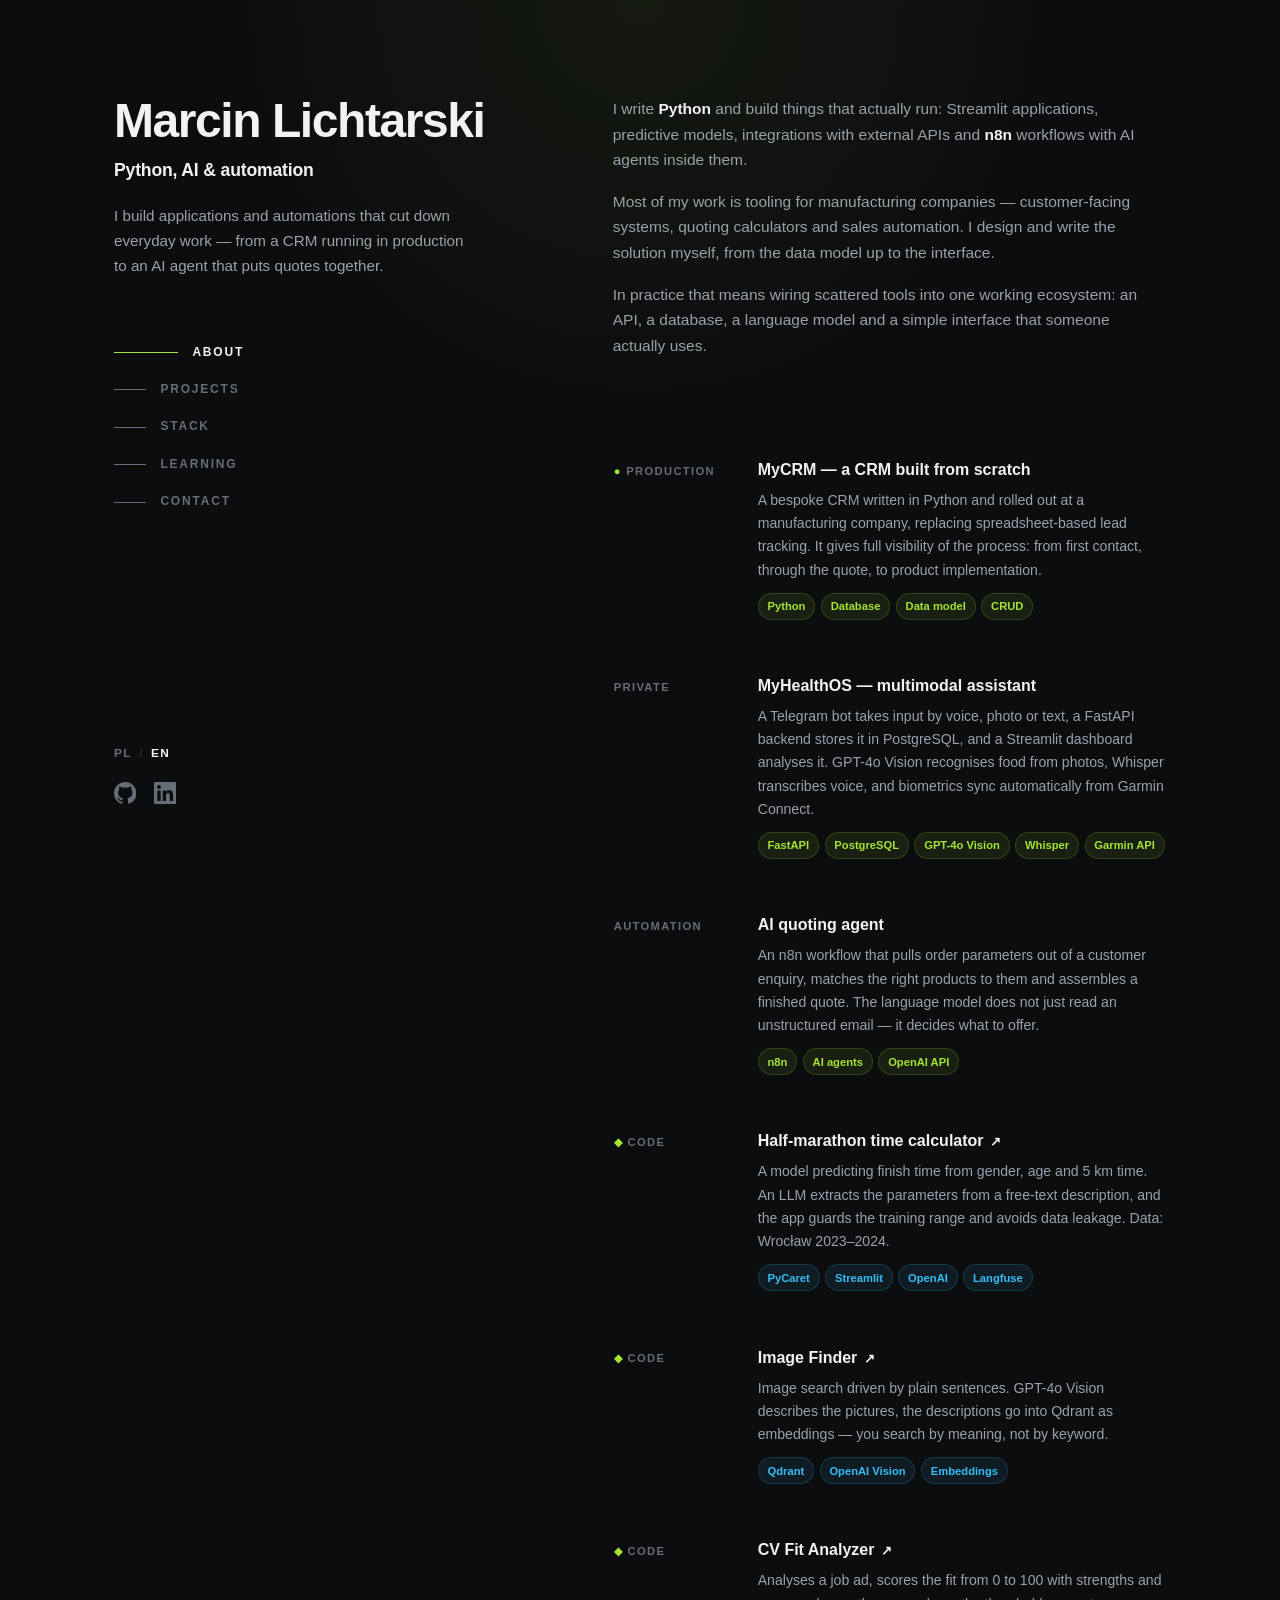
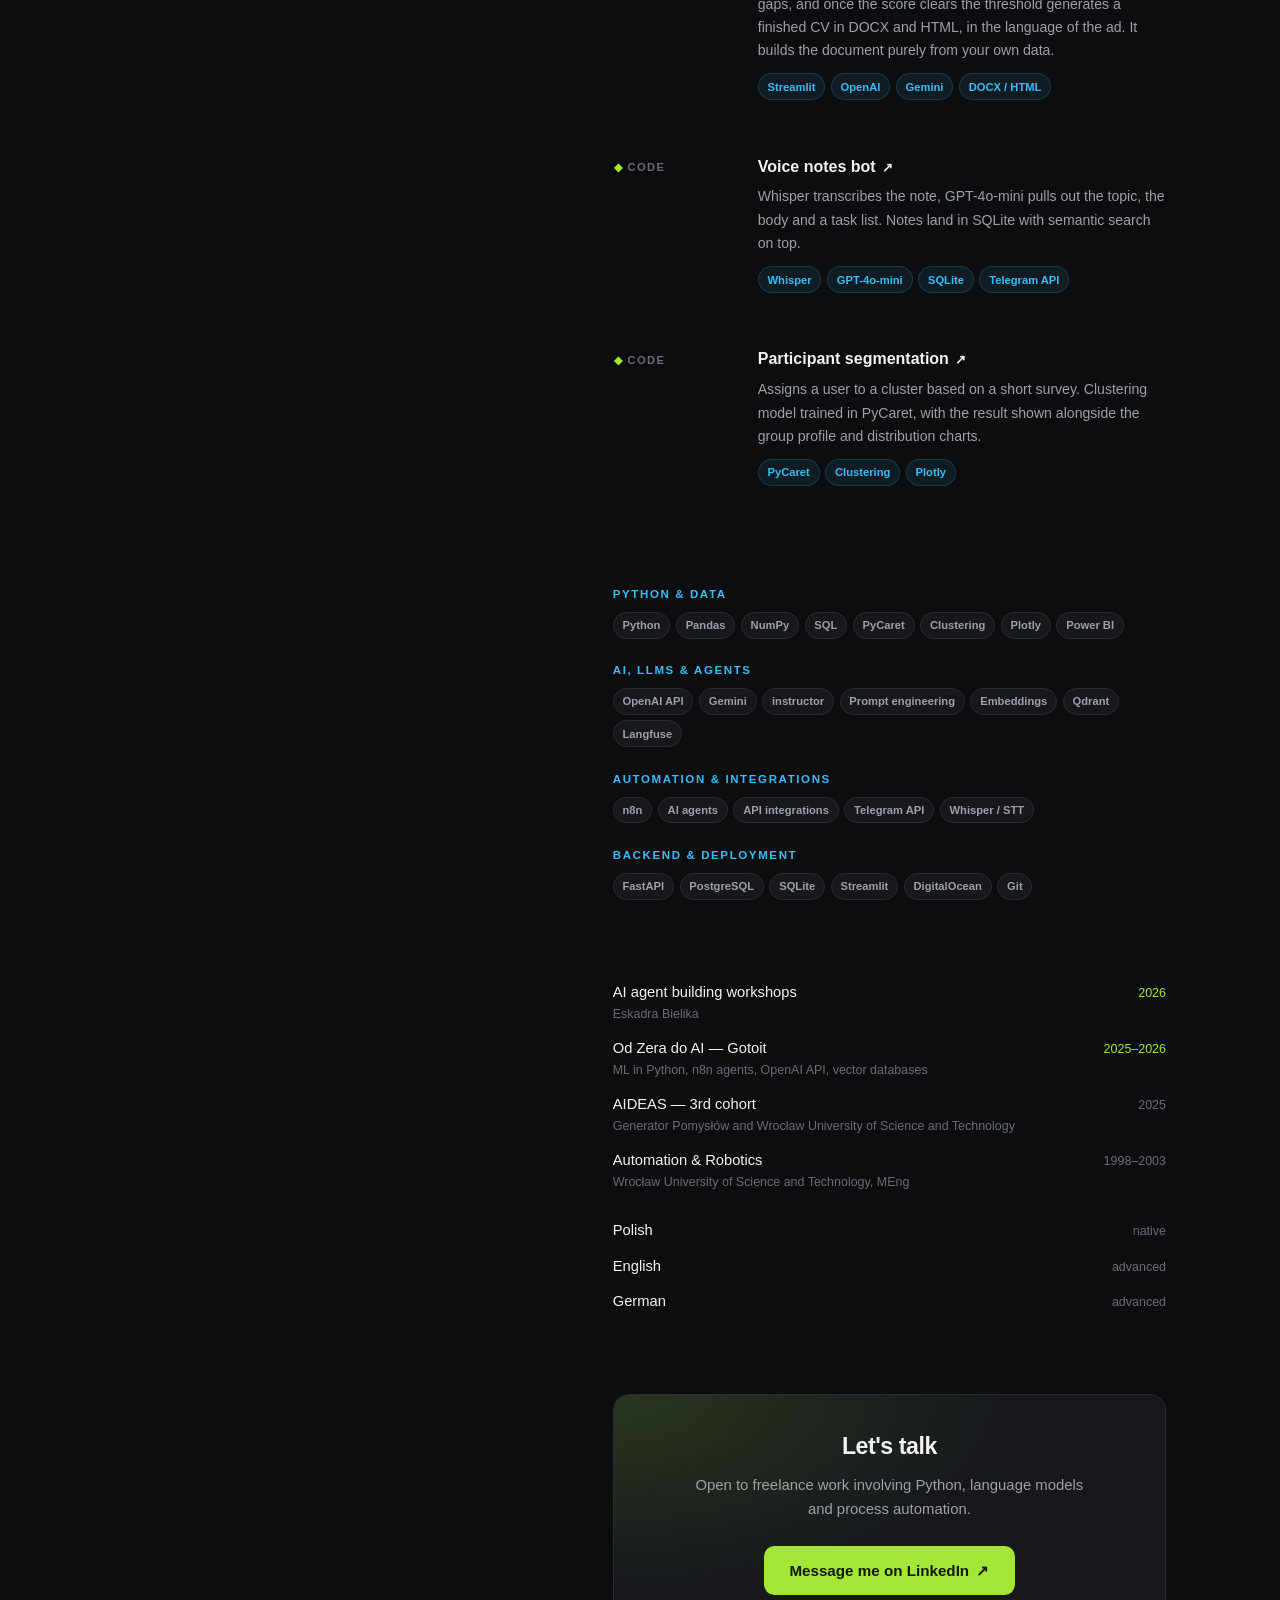
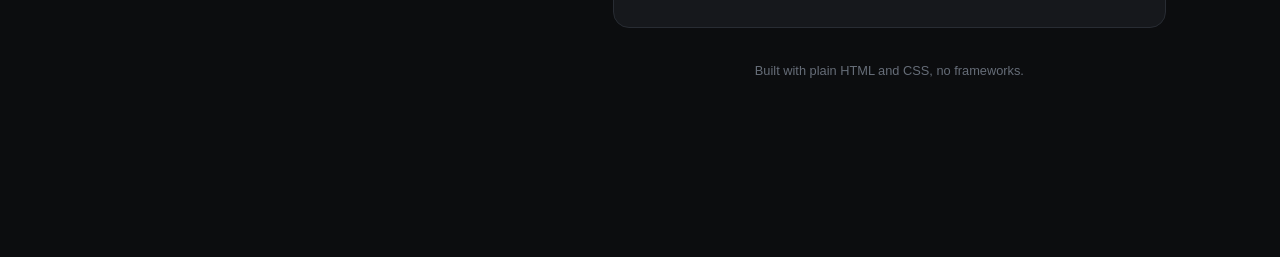
==== en/index.html @ 6fc074f7 "Angielska wersja jezykowa pod /en/ z przelacznikiem i hreflang" ====
<!DOCTYPE html>
<html lang="en">
<head>
<meta charset="utf-8">
<meta name="viewport" content="width=device-width, initial-scale=1">
<title>Marcin Lichtarski — Python, AI &amp; automation</title>
<meta name="description" content="I build Python applications and AI automations: a CRM running in production, a quoting agent, predictive models and semantic search.">
<meta name="color-scheme" content="dark">

<!-- Open Graph -->
<meta property="og:title" content="Marcin Lichtarski — Python, AI &amp; automation">
<meta property="og:description" content="Python applications and AI automations. A CRM running in production, a quoting agent, predictive models, vector databases, n8n.">
<meta property="og:type" content="website">
<meta property="og:url" content="https://lichtus.github.io/en/">
<meta property="og:locale" content="en_GB">
<link rel="alternate" hreflang="pl" href="https://lichtus.github.io/">
<link rel="alternate" hreflang="en" href="https://lichtus.github.io/en/">
<link rel="alternate" hreflang="x-default" href="https://lichtus.github.io/">
<style>
  :root {
    --bg:         #0c0d0f;
    --tile:       #16181c;
    --tile2:      #1d2025;
    --line:       #282c33;
    --fg:         #f0f2f4;
    --dim:        #9aa1ab;
    --faint:      #666d78;
    --lime:       #a3e635;
    --sky:        #38bdf8;
    --on-lime:    #12180a;
  }
  * { box-sizing: border-box; margin: 0; padding: 0; }
  html { scroll-behavior: smooth; }
  body {
    background: var(--bg); color: var(--dim);
    font-family: ui-sans-serif, -apple-system, BlinkMacSystemFont, "Segoe UI", Inter, sans-serif;
    line-height: 1.65; -webkit-font-smoothing: antialiased;
  }
  a { color: inherit; text-decoration: none; }

  /* kursor-poświata podążająca za myszą */
  #spot {
    position: fixed; inset: 0; z-index: 0; pointer-events: none;
    background: radial-gradient(600px at var(--x, 50%) var(--y, 0px), rgba(163,230,53,.06), transparent 80%);
    transition: background .2s;
  }

  .shell {
    position: relative; z-index: 1;
    max-width: 1100px; margin: 0 auto; padding: 0 1.5rem;
  }
  @media (min-width: 1024px) {
    .shell { display: flex; gap: 4rem; }
  }

  /* ==================== LEWA KOLUMNA ==================== */
  .left { padding: 3.5rem 0 2rem; }
  @media (min-width: 1024px) {
    .left {
      width: 44%; height: 100vh; position: sticky; top: 0;
      display: flex; flex-direction: column; justify-content: space-between;
      padding: 6rem 0;
    }
  }
  .left h1 {
    font-size: clamp(2.2rem, 4.5vw, 3rem); font-weight: 700;
    letter-spacing: -.03em; color: var(--fg); line-height: 1.05;
  }
  .left h2 {
    font-size: 1.1rem; font-weight: 550; color: var(--fg);
    margin-top: .6rem; letter-spacing: -.01em;
  }
  .left .pitch { margin-top: 1.1rem; max-width: 22rem; font-size: .95rem; }

  /* nawigacja ze wskaźnikiem aktywnej sekcji */
  nav { display: none; margin-top: 3.5rem; }
  @media (min-width: 1024px) { nav { display: block; } }
  nav a {
    display: flex; align-items: center; gap: .9rem;
    padding: .55rem 0; font-size: .75rem; font-weight: 700;
    letter-spacing: .15em; text-transform: uppercase; color: var(--faint);
    transition: color .2s;
  }
  nav a .bar {
    width: 2rem; height: 1px; background: var(--faint);
    transition: width .2s, background .2s;
  }
  nav a:hover, nav a.active { color: var(--fg); }
  nav a:hover .bar, nav a.active .bar { width: 4rem; background: var(--lime); }

  /* przełącznik języka */
  .lang {
    display: flex; align-items: center; gap: .45rem;
    font-size: .74rem; font-weight: 700; letter-spacing: .12em;
    margin-top: 2.5rem;
  }
  .lang .on { color: var(--fg); }
  .lang .sep { color: var(--line); }
  .lang a { color: var(--faint); transition: color .2s; }
  .lang a:hover { color: var(--lime); }

  .socials { display: flex; gap: 1.1rem; margin-top: 1.1rem; }
  .socials a { color: var(--faint); transition: color .2s; }
  .socials a:hover { color: var(--lime); }
  .socials svg { width: 1.4rem; height: 1.4rem; fill: currentColor; display: block; }

  /* ==================== PRAWA KOLUMNA ==================== */
  .right { padding: 1rem 0 6rem; }
  @media (min-width: 1024px) { .right { width: 56%; padding: 6rem 0; } }

  section { margin-bottom: 5rem; scroll-margin-top: 6rem; }
  .sticky-label {
    position: sticky; top: 0; z-index: 5;
    margin: 0 -1.5rem 1.5rem; padding: 1rem 1.5rem;
    background: rgba(12,13,15,.85); backdrop-filter: blur(8px);
    font-size: .75rem; font-weight: 700; letter-spacing: .15em;
    text-transform: uppercase; color: var(--fg);
  }
  @media (min-width: 1024px) { .sticky-label { display: none; } }

  .right p { margin-bottom: 1rem; font-size: .97rem; }
  .right p strong { color: var(--fg); font-weight: 600; }
  .right a.inline { color: var(--fg); font-weight: 500; border-bottom: 1px solid var(--lime); }
  .right a.inline:hover { color: var(--lime); }

  /* ---- wpisy projektów ---- */
  .entry {
    display: grid; grid-template-columns: 1fr; gap: .3rem;
    padding: 1.1rem; margin: 0 -1.1rem 1rem;
    border: 1px solid transparent; border-radius: .8rem;
    transition: background .2s, border-color .2s, transform .2s;
  }
  @media (min-width: 700px) {
    .entry { grid-template-columns: 7.5rem 1fr; gap: 1.5rem; }
  }
  .entry:hover {
    background: var(--tile); border-color: var(--line);
    transform: translateY(-2px);
  }
  .entry .side {
    font-size: .7rem; font-weight: 700; letter-spacing: .12em;
    text-transform: uppercase; color: var(--faint); padding-top: .3rem;
  }
  .entry:hover .side { color: var(--dim); }
  .entry .side .mark { color: var(--lime); }
  .entry h3 {
    font-size: 1rem; font-weight: 650; color: var(--fg);
    margin-bottom: .35rem; display: flex; align-items: baseline; gap: .4rem;
  }
  .entry:hover h3 { color: var(--lime); }
  .entry h3 .out { font-size: .8rem; transition: transform .2s; display: inline-block; }
  .entry:hover h3 .out { transform: translate(2px, -2px); }
  .entry p { font-size: .88rem; margin-bottom: .7rem; }
  .chips { display: flex; flex-wrap: wrap; gap: .35rem; }
  .chip {
    font-size: .7rem; font-weight: 600; padding: .2rem .55rem;
    border-radius: 999px; color: var(--lime);
    background: rgba(163,230,53,.09); border: 1px solid rgba(163,230,53,.18);
  }
  .chip.alt { color: var(--sky); background: rgba(56,189,248,.09); border-color: rgba(56,189,248,.18); }

  /* ---- stack ---- */
  .stack-group { margin-bottom: 1.4rem; }
  .stack-group h4 {
    font-size: .72rem; font-weight: 700; letter-spacing: .14em;
    text-transform: uppercase; color: var(--sky); margin-bottom: .5rem;
  }
  .stack-group .chips .chip { color: var(--dim); background: var(--tile); border-color: var(--line); }

  /* ---- listy (nauka, języki) ---- */
  .rows { display: flex; flex-direction: column; gap: .7rem; }
  .rowline { display: flex; justify-content: space-between; gap: 1rem; align-items: baseline; }
  .rowline .k { color: var(--fg); font-size: .92rem; }
  .rowline .k small { display: block; color: var(--faint); font-size: .78rem; }
  .rowline .v { color: var(--faint); font-size: .78rem; white-space: nowrap; }
  .rowline .v.on { color: var(--lime); }

  /* ---- wezwanie do kontaktu ---- */
  .cta {
    background:
      radial-gradient(120% 140% at 0% 0%, rgba(163,230,53,.14), transparent 60%),
      var(--tile);
    border: 1px solid var(--line);
    border-radius: 1rem;
    padding: 2rem 1.75rem;
    text-align: center;
  }
  .cta h3 {
    font-size: 1.45rem; font-weight: 700; letter-spacing: -.02em;
    color: var(--fg); margin-bottom: .5rem;
  }
  .cta p { font-size: .93rem; max-width: 26rem; margin: 0 auto 1.5rem; }
  .cta-btn {
    display: inline-flex; align-items: center; gap: .45rem;
    background: var(--lime); color: var(--on-lime);
    font-size: .95rem; font-weight: 700;
    padding: .75rem 1.6rem; border-radius: .65rem;
    transition: filter .2s, transform .2s, box-shadow .2s;
  }
  .cta-btn:hover {
    filter: brightness(1.08);
    transform: translateY(-2px);
    box-shadow: 0 10px 26px -10px rgba(163,230,53,.55);
  }
  .cta-btn:focus-visible { outline: 2px solid var(--lime); outline-offset: 3px; }
  .cta-btn .out { transition: transform .2s; }
  .cta-btn:hover .out { transform: translate(2px, -2px); }

  footer { font-size: .8rem; color: var(--faint); margin-top: 2rem; text-align: center; }
  footer a { border-bottom: 1px solid var(--line); }
  footer a:hover { color: var(--lime); }

  @media (prefers-reduced-motion: reduce) {
    html { scroll-behavior: auto; }
    .entry:hover { transform: none; }
    #spot { display: none; }
  }
</style>
</head>
<body>
<div id="spot"></div>

<div class="shell">

  <header class="left">
    <div>
      <h1>Marcin Lichtarski</h1>
      <h2>Python, AI &amp; automation</h2>
      <p class="pitch">
        I build applications and automations that cut down everyday work —
        from a CRM running in production to an AI agent that puts quotes together.
      </p>

      <nav id="nav">
        <a href="#about"><span class="bar"></span> About</a>
        <a href="#projects"><span class="bar"></span> Projects</a>
        <a href="#stack"><span class="bar"></span> Stack</a>
        <a href="#learning"><span class="bar"></span> Learning</a>
        <a href="#contact"><span class="bar"></span> Contact</a>
      </nav>
    </div>

    <div class="bottom">
    <div class="lang">
      <a href="../" hreflang="pl">PL</a><span class="sep">/</span><span class="on">EN</span>
    </div>

    <div class="socials">
      <a href="https://github.com/Lichtus" target="_blank" rel="noopener noreferrer" aria-label="GitHub">
        <svg viewBox="0 0 16 16"><path d="M8 0C3.58 0 0 3.58 0 8c0 3.54 2.29 6.53 5.47 7.59.4.07.55-.17.55-.38 0-.19-.01-.82-.01-1.49-2.01.37-2.53-.49-2.69-.94-.09-.23-.48-.94-.82-1.13-.28-.15-.68-.52-.01-.53.63-.01 1.08.58 1.23.82.72 1.21 1.87.87 2.33.66.07-.52.28-.87.51-1.07-1.78-.2-3.64-.89-3.64-3.95 0-.87.31-1.59.82-2.15-.08-.2-.36-1.02.08-2.12 0 0 .67-.21 2.2.82.64-.18 1.32-.27 2-.27s1.36.09 2 .27c1.53-1.04 2.2-.82 2.2-.82.44 1.1.16 1.92.08 2.12.51.56.82 1.27.82 2.15 0 3.07-1.87 3.75-3.65 3.95.29.25.54.73.54 1.48 0 1.07-.01 1.93-.01 2.2 0 .21.15.46.55.38A8.01 8.01 0 0 0 16 8c0-4.42-3.58-8-8-8z"/></svg>
      </a>
      <a href="https://www.linkedin.com/in/marcin-lichtarski/" target="_blank" rel="noopener noreferrer" aria-label="LinkedIn">
        <svg viewBox="0 0 24 24"><path d="M20.45 20.45h-3.56v-5.57c0-1.33-.03-3.04-1.85-3.04-1.85 0-2.14 1.45-2.14 2.94v5.67H9.35V9h3.41v1.56h.05c.48-.9 1.63-1.85 3.36-1.85 3.6 0 4.27 2.37 4.27 5.45v6.29zM5.34 7.43a2.06 2.06 0 1 1 0-4.13 2.06 2.06 0 0 1 0 4.13zM7.12 20.45H3.55V9h3.57v11.45zM22.22 0H1.77C.79 0 0 .77 0 1.72v20.56C0 23.23.79 24 1.77 24h20.45c.98 0 1.78-.77 1.78-1.72V1.72C24 .77 23.2 0 22.22 0z"/></svg>
      </a>
    </div>
    </div>
  </header>

  <main class="right">

    <section id="about">
      <div class="sticky-label">About</div>
      <p>
        I write <strong>Python</strong> and build things that actually run:
        Streamlit applications, predictive models, integrations with external APIs
        and <strong>n8n</strong> workflows with AI agents inside them.
      </p>
      <p>
        Most of my work is tooling for manufacturing companies — customer-facing
        systems, quoting calculators and sales automation. I design and write the
        solution myself, from the data model up to the interface.
      </p>
      <p>
        In practice that means wiring scattered tools into one working ecosystem:
        an API, a database, a language model and a simple interface that someone
        actually uses.
      </p>
    </section>

    <section id="projects">
      <div class="sticky-label">Projects</div>

      <div class="entry">
        <div class="side"><span class="mark">●</span> Production</div>
        <div>
          <h3>MyCRM — a CRM built from scratch</h3>
          <p>
            A bespoke CRM written in Python and rolled out at a manufacturing
            company, replacing spreadsheet-based lead tracking. It gives full
            visibility of the process: from first contact, through the quote,
            to product implementation.
          </p>
          <div class="chips">
            <span class="chip">Python</span><span class="chip">Database</span>
            <span class="chip">Data model</span><span class="chip">CRUD</span>
          </div>
        </div>
      </div>

      <div class="entry">
        <div class="side">Private</div>
        <div>
          <h3>MyHealthOS — multimodal assistant</h3>
          <p>
            A Telegram bot takes input by voice, photo or text, a FastAPI backend
            stores it in PostgreSQL, and a Streamlit dashboard analyses it.
            GPT-4o Vision recognises food from photos, Whisper transcribes voice,
            and biometrics sync automatically from Garmin Connect.
          </p>
          <div class="chips">
            <span class="chip">FastAPI</span><span class="chip">PostgreSQL</span>
            <span class="chip">GPT-4o Vision</span><span class="chip">Whisper</span>
            <span class="chip">Garmin API</span>
          </div>
        </div>
      </div>

      <div class="entry">
        <div class="side">Automation</div>
        <div>
          <h3>AI quoting agent</h3>
          <p>
            An n8n workflow that pulls order parameters out of a customer enquiry,
            matches the right products to them and assembles a finished quote.
            The language model does not just read an unstructured email — it decides
            what to offer.
          </p>
          <div class="chips">
            <span class="chip">n8n</span><span class="chip">AI agents</span>
            <span class="chip">OpenAI API</span>
          </div>
        </div>
      </div>

      <a class="entry" href="https://github.com/Lichtus/halfmaraton-time-calculator" target="_blank" rel="noopener noreferrer">
        <div class="side"><span class="mark">◆</span> Code</div>
        <div>
          <h3>Half-marathon time calculator <span class="out">↗</span></h3>
          <p>
            A model predicting finish time from gender, age and 5 km time.
            An LLM extracts the parameters from a free-text description, and the app
            guards the training range and avoids data leakage.
            Data: Wrocław 2023–2024.
          </p>
          <div class="chips">
            <span class="chip alt">PyCaret</span><span class="chip alt">Streamlit</span>
            <span class="chip alt">OpenAI</span><span class="chip alt">Langfuse</span>
          </div>
        </div>
      </a>

      <a class="entry" href="https://github.com/Lichtus/image-finder" target="_blank" rel="noopener noreferrer">
        <div class="side"><span class="mark">◆</span> Code</div>
        <div>
          <h3>Image Finder <span class="out">↗</span></h3>
          <p>
            Image search driven by plain sentences. GPT-4o Vision describes the
            pictures, the descriptions go into Qdrant as embeddings — you search
            by meaning, not by keyword.
          </p>
          <div class="chips">
            <span class="chip alt">Qdrant</span><span class="chip alt">OpenAI Vision</span>
            <span class="chip alt">Embeddings</span>
          </div>
        </div>
      </a>

      <a class="entry" href="https://github.com/Lichtus/CV-Fit-Analyzer" target="_blank" rel="noopener noreferrer">
        <div class="side"><span class="mark">◆</span> Code</div>
        <div>
          <h3>CV Fit Analyzer <span class="out">↗</span></h3>
          <p>
            Analyses a job ad, scores the fit from 0 to 100 with strengths and gaps,
            and once the score clears the threshold generates a finished CV in DOCX
            and HTML, in the language of the ad. It builds the document purely from
            your own data.
          </p>
          <div class="chips">
            <span class="chip alt">Streamlit</span><span class="chip alt">OpenAI</span>
            <span class="chip alt">Gemini</span><span class="chip alt">DOCX / HTML</span>
          </div>
        </div>
      </a>

      <a class="entry" href="https://github.com/Lichtus/voice_notes_bot_telegram" target="_blank" rel="noopener noreferrer">
        <div class="side"><span class="mark">◆</span> Code</div>
        <div>
          <h3>Voice notes bot <span class="out">↗</span></h3>
          <p>
            Whisper transcribes the note, GPT-4o-mini pulls out the topic, the body
            and a task list. Notes land in SQLite with semantic search on top.
          </p>
          <div class="chips">
            <span class="chip alt">Whisper</span><span class="chip alt">GPT-4o-mini</span>
            <span class="chip alt">SQLite</span><span class="chip alt">Telegram API</span>
          </div>
        </div>
      </a>

      <a class="entry" href="https://github.com/Lichtus/Participant-Segmentation-App" target="_blank" rel="noopener noreferrer">
        <div class="side"><span class="mark">◆</span> Code</div>
        <div>
          <h3>Participant segmentation <span class="out">↗</span></h3>
          <p>
            Assigns a user to a cluster based on a short survey. Clustering model
            trained in PyCaret, with the result shown alongside the group profile
            and distribution charts.
          </p>
          <div class="chips">
            <span class="chip alt">PyCaret</span><span class="chip alt">Clustering</span>
            <span class="chip alt">Plotly</span>
          </div>
        </div>
      </a>
    </section>

    <section id="stack">
      <div class="sticky-label">Stack</div>
      <div class="stack-group">
        <h4>Python &amp; data</h4>
        <div class="chips">
          <span class="chip">Python</span><span class="chip">Pandas</span><span class="chip">NumPy</span>
          <span class="chip">SQL</span><span class="chip">PyCaret</span>
          <span class="chip">Clustering</span><span class="chip">Plotly</span><span class="chip">Power BI</span>
        </div>
      </div>
      <div class="stack-group">
        <h4>AI, LLMs &amp; agents</h4>
        <div class="chips">
          <span class="chip">OpenAI API</span><span class="chip">Gemini</span>
          <span class="chip">instructor</span><span class="chip">Prompt engineering</span>
          <span class="chip">Embeddings</span><span class="chip">Qdrant</span><span class="chip">Langfuse</span>
        </div>
      </div>
      <div class="stack-group">
        <h4>Automation &amp; integrations</h4>
        <div class="chips">
          <span class="chip">n8n</span><span class="chip">AI agents</span>
          <span class="chip">API integrations</span><span class="chip">Telegram API</span>
          <span class="chip">Whisper / STT</span>
        </div>
      </div>
      <div class="stack-group">
        <h4>Backend &amp; deployment</h4>
        <div class="chips">
          <span class="chip">FastAPI</span><span class="chip">PostgreSQL</span>
          <span class="chip">SQLite</span><span class="chip">Streamlit</span>
          <span class="chip">DigitalOcean</span><span class="chip">Git</span>
        </div>
      </div>
    </section>

    <section id="learning">
      <div class="sticky-label">Learning</div>
      <div class="rows">
        <div class="rowline">
          <span class="k">AI agent building workshops<small>Eskadra Bielika</small></span>
          <span class="v on">2026</span>
        </div>
        <div class="rowline">
          <span class="k">Od Zera do AI — Gotoit<small>ML in Python, n8n agents, OpenAI API, vector databases</small></span>
          <span class="v on">2025–2026</span>
        </div>
        <div class="rowline">
          <span class="k">AIDEAS — 3rd cohort<small>Generator Pomysłów and Wrocław University of Science and Technology</small></span>
          <span class="v">2025</span>
        </div>
        <div class="rowline">
          <span class="k">Automation &amp; Robotics<small>Wrocław University of Science and Technology, MEng</small></span>
          <span class="v">1998–2003</span>
        </div>
      </div>

      <div class="rows" style="margin-top:1.6rem">
        <div class="rowline"><span class="k">Polish</span><span class="v">native</span></div>
        <div class="rowline"><span class="k">English</span><span class="v">advanced</span></div>
        <div class="rowline"><span class="k">German</span><span class="v">advanced</span></div>
      </div>
    </section>

    <section id="contact">
      <div class="sticky-label">Contact</div>
      <div class="cta">
        <h3>Let's talk</h3>
        <p>
          Open to freelance work involving Python, language models
          and process automation.
        </p>
        <a class="cta-btn" href="https://www.linkedin.com/in/marcin-lichtarski/" target="_blank" rel="noopener noreferrer">
          Message me on LinkedIn <span class="out">↗</span>
        </a>
      </div>

      <footer>Built with plain HTML and CSS, no frameworks.</footer>
    </section>

  </main>
</div>

<script>
  // poświata podążająca za kursorem
  const spot = document.getElementById('spot');
  window.addEventListener('mousemove', e => {
    spot.style.setProperty('--x', e.clientX + 'px');
    spot.style.setProperty('--y', e.clientY + 'px');
  });

  // podświetlenie aktywnej pozycji w nawigacji
  const links = [...document.querySelectorAll('#nav a')];
  const map = new Map(links.map(a => [a.getAttribute('href').slice(1), a]));
  const io = new IntersectionObserver(entries => {
    entries.forEach(e => {
      if (e.isIntersecting) {
        links.forEach(a => a.classList.remove('active'));
        map.get(e.target.id)?.classList.add('active');
      }
    });
  }, { rootMargin: '-25% 0px -60% 0px' });
  document.querySelectorAll('main section').forEach(s => io.observe(s));
</script>
</body>
</html>
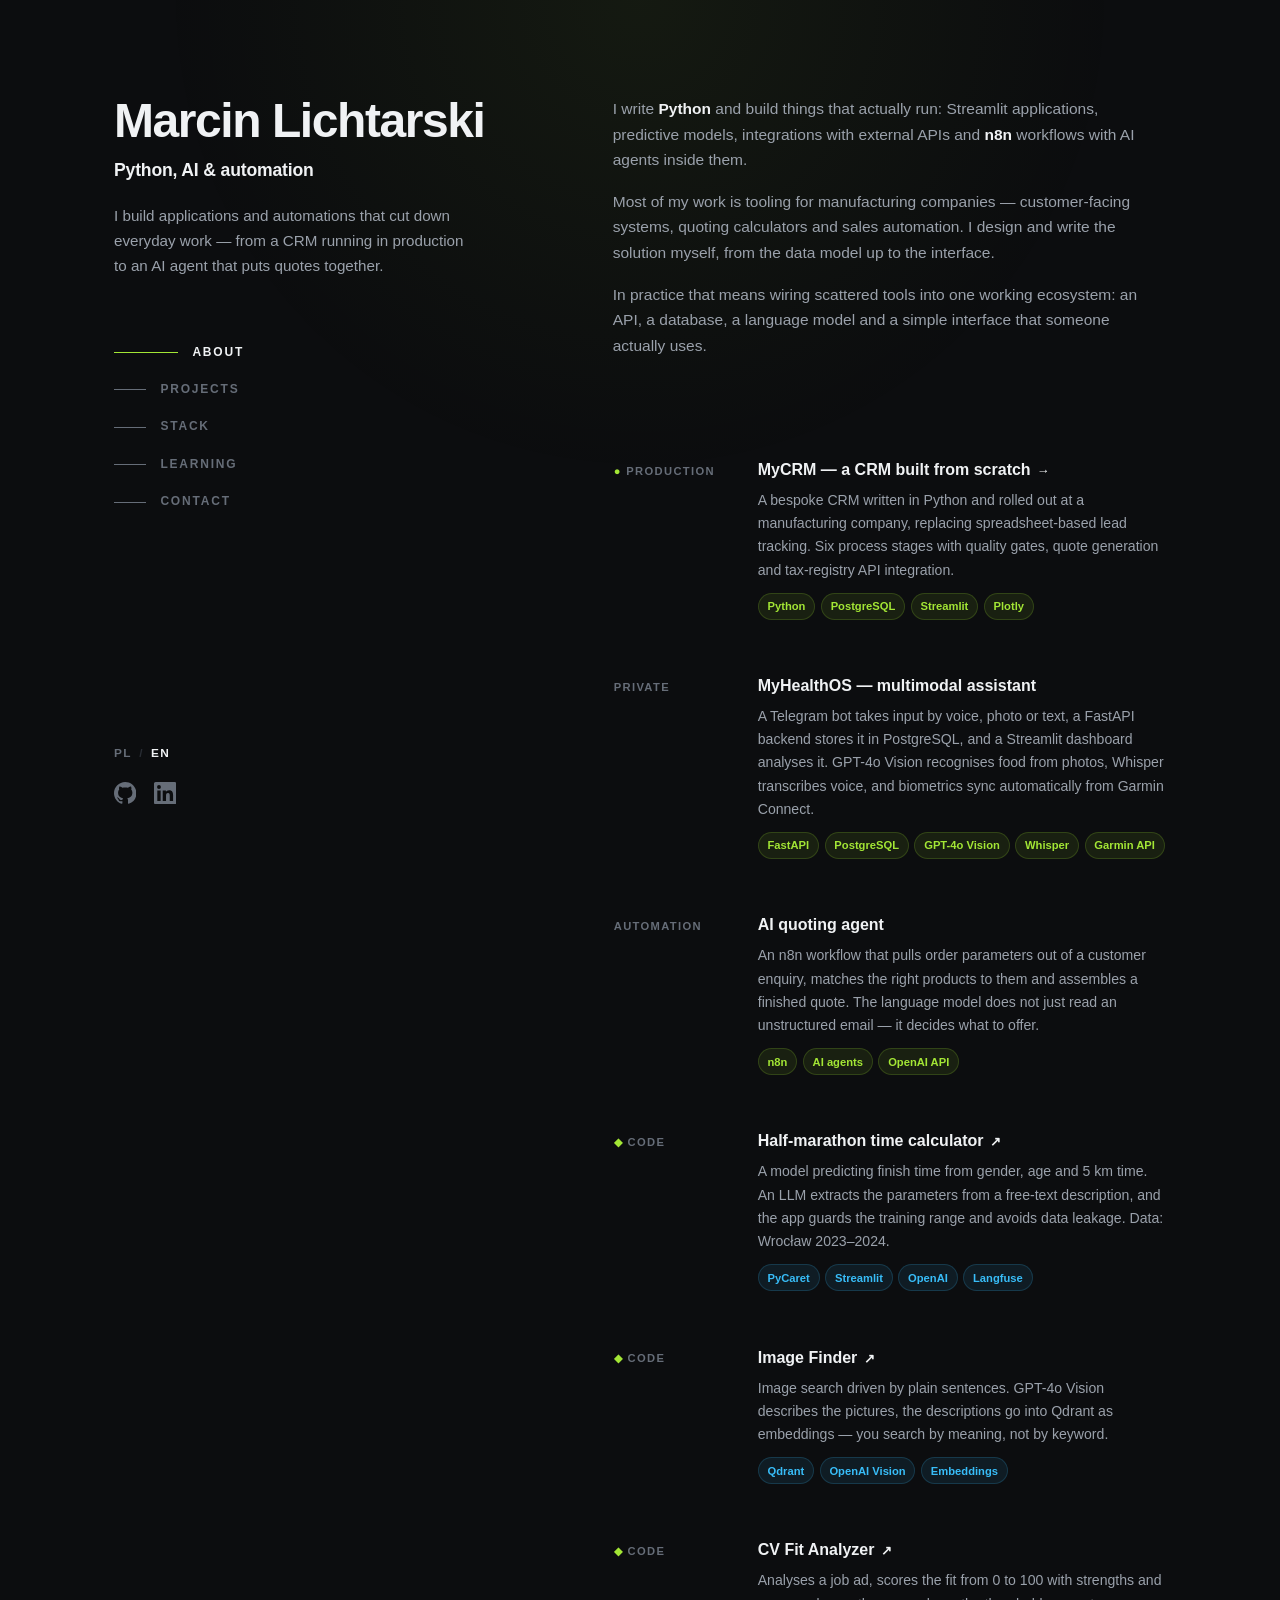
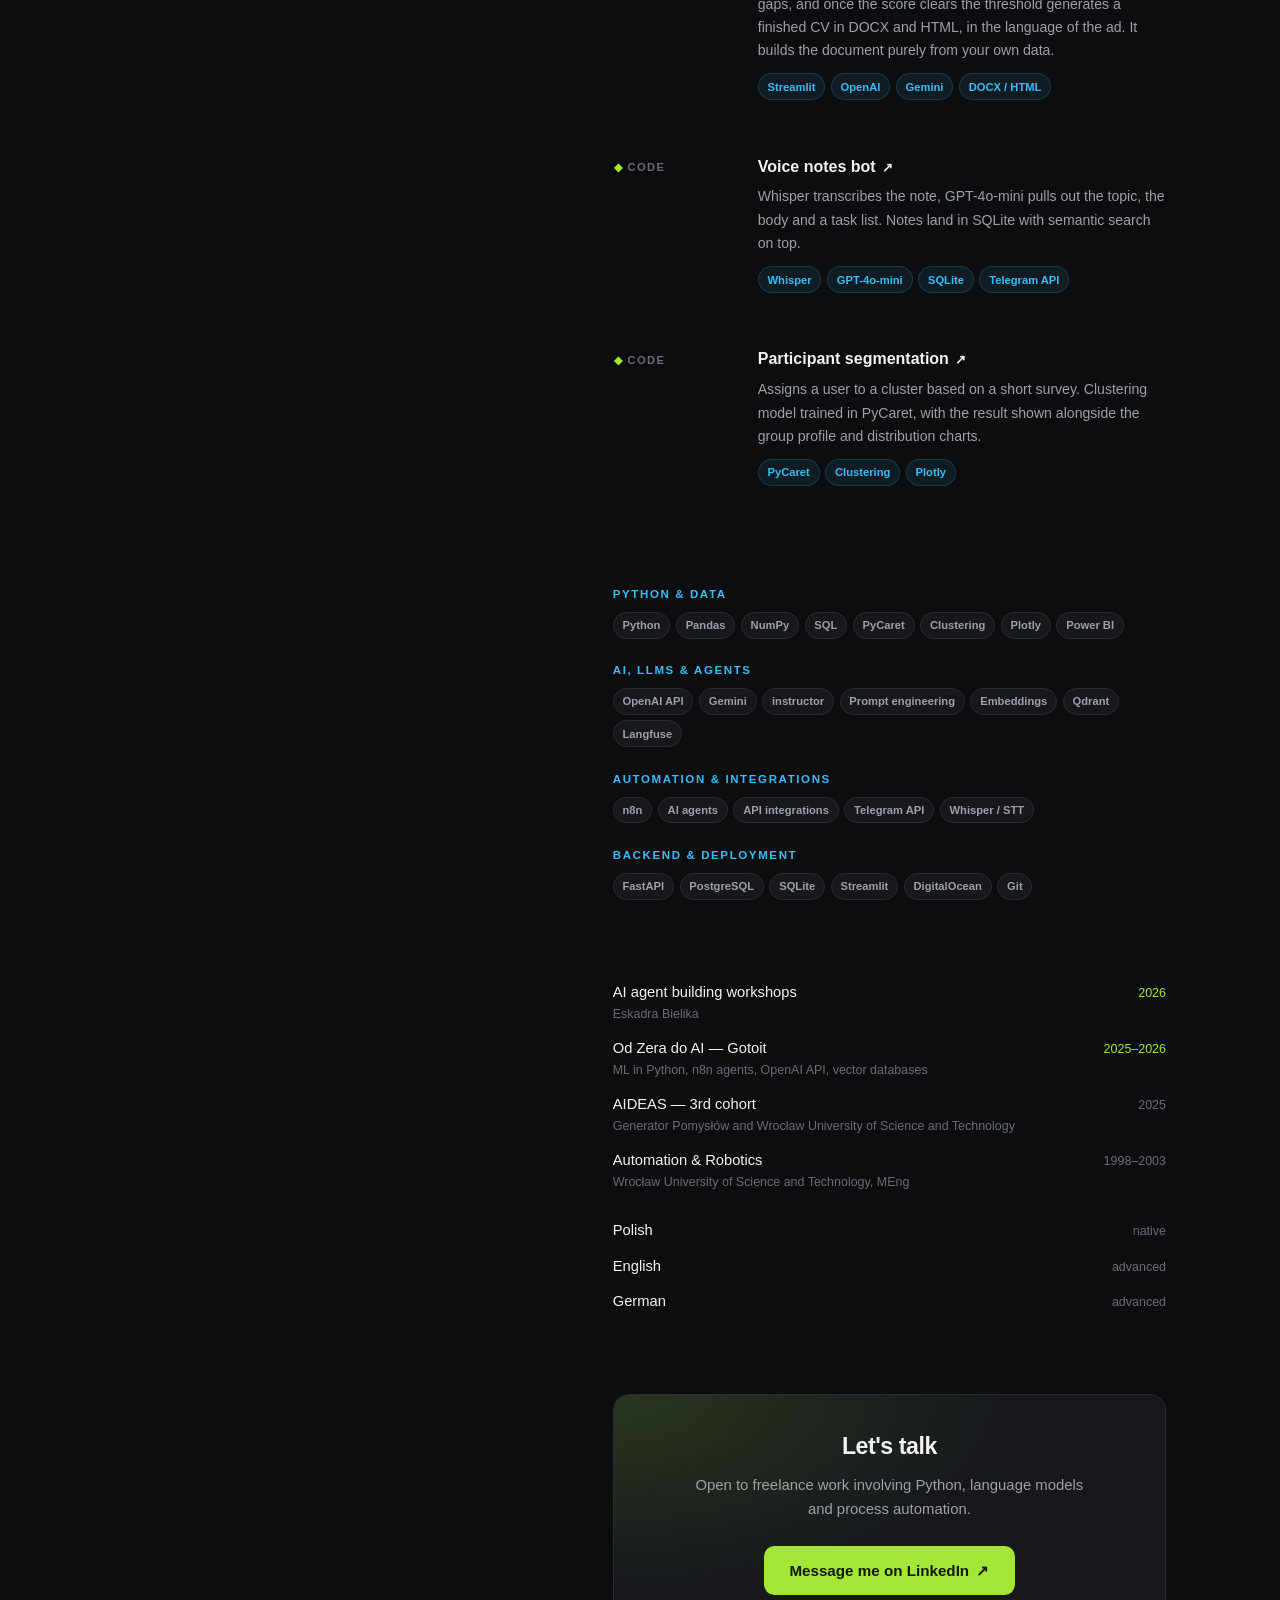
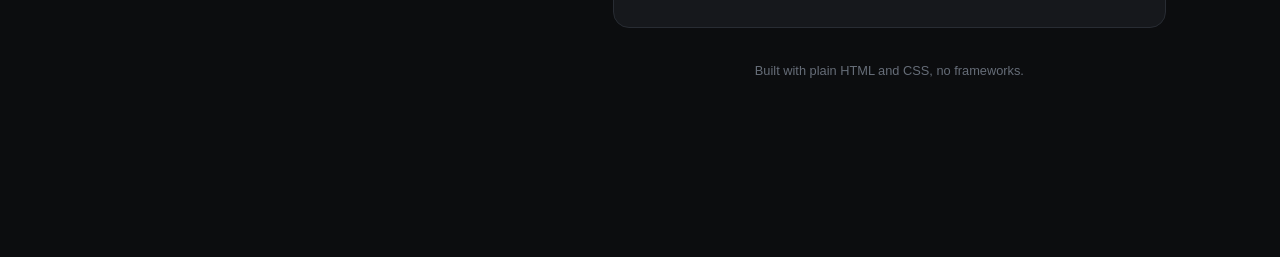
==== commit 9257ba17: "Angielska wersja strony projektu MyCRM z przelacznikiem jezyka" ====
--- a/en/index.html
+++ b/en/index.html
@@ -16,206 +16,7 @@
 <link rel="alternate" hreflang="pl" href="https://lichtus.github.io/">
 <link rel="alternate" hreflang="en" href="https://lichtus.github.io/en/">
 <link rel="alternate" hreflang="x-default" href="https://lichtus.github.io/">
-<style>
-  :root {
-    --bg:         #0c0d0f;
-    --tile:       #16181c;
-    --tile2:      #1d2025;
-    --line:       #282c33;
-    --fg:         #f0f2f4;
-    --dim:        #9aa1ab;
-    --faint:      #666d78;
-    --lime:       #a3e635;
-    --sky:        #38bdf8;
-    --on-lime:    #12180a;
-  }
-  * { box-sizing: border-box; margin: 0; padding: 0; }
-  html { scroll-behavior: smooth; }
-  body {
-    background: var(--bg); color: var(--dim);
-    font-family: ui-sans-serif, -apple-system, BlinkMacSystemFont, "Segoe UI", Inter, sans-serif;
-    line-height: 1.65; -webkit-font-smoothing: antialiased;
-  }
-  a { color: inherit; text-decoration: none; }
-
-  /* kursor-poświata podążająca za myszą */
-  #spot {
-    position: fixed; inset: 0; z-index: 0; pointer-events: none;
-    background: radial-gradient(600px at var(--x, 50%) var(--y, 0px), rgba(163,230,53,.06), transparent 80%);
-    transition: background .2s;
-  }
-
-  .shell {
-    position: relative; z-index: 1;
-    max-width: 1100px; margin: 0 auto; padding: 0 1.5rem;
-  }
-  @media (min-width: 1024px) {
-    .shell { display: flex; gap: 4rem; }
-  }
-
-  /* ==================== LEWA KOLUMNA ==================== */
-  .left { padding: 3.5rem 0 2rem; }
-  @media (min-width: 1024px) {
-    .left {
-      width: 44%; height: 100vh; position: sticky; top: 0;
-      display: flex; flex-direction: column; justify-content: space-between;
-      padding: 6rem 0;
-    }
-  }
-  .left h1 {
-    font-size: clamp(2.2rem, 4.5vw, 3rem); font-weight: 700;
-    letter-spacing: -.03em; color: var(--fg); line-height: 1.05;
-  }
-  .left h2 {
-    font-size: 1.1rem; font-weight: 550; color: var(--fg);
-    margin-top: .6rem; letter-spacing: -.01em;
-  }
-  .left .pitch { margin-top: 1.1rem; max-width: 22rem; font-size: .95rem; }
-
-  /* nawigacja ze wskaźnikiem aktywnej sekcji */
-  nav { display: none; margin-top: 3.5rem; }
-  @media (min-width: 1024px) { nav { display: block; } }
-  nav a {
-    display: flex; align-items: center; gap: .9rem;
-    padding: .55rem 0; font-size: .75rem; font-weight: 700;
-    letter-spacing: .15em; text-transform: uppercase; color: var(--faint);
-    transition: color .2s;
-  }
-  nav a .bar {
-    width: 2rem; height: 1px; background: var(--faint);
-    transition: width .2s, background .2s;
-  }
-  nav a:hover, nav a.active { color: var(--fg); }
-  nav a:hover .bar, nav a.active .bar { width: 4rem; background: var(--lime); }
-
-  /* przełącznik języka */
-  .lang {
-    display: flex; align-items: center; gap: .45rem;
-    font-size: .74rem; font-weight: 700; letter-spacing: .12em;
-    margin-top: 2.5rem;
-  }
-  .lang .on { color: var(--fg); }
-  .lang .sep { color: var(--line); }
-  .lang a { color: var(--faint); transition: color .2s; }
-  .lang a:hover { color: var(--lime); }
-
-  .socials { display: flex; gap: 1.1rem; margin-top: 1.1rem; }
-  .socials a { color: var(--faint); transition: color .2s; }
-  .socials a:hover { color: var(--lime); }
-  .socials svg { width: 1.4rem; height: 1.4rem; fill: currentColor; display: block; }
-
-  /* ==================== PRAWA KOLUMNA ==================== */
-  .right { padding: 1rem 0 6rem; }
-  @media (min-width: 1024px) { .right { width: 56%; padding: 6rem 0; } }
-
-  section { margin-bottom: 5rem; scroll-margin-top: 6rem; }
-  .sticky-label {
-    position: sticky; top: 0; z-index: 5;
-    margin: 0 -1.5rem 1.5rem; padding: 1rem 1.5rem;
-    background: rgba(12,13,15,.85); backdrop-filter: blur(8px);
-    font-size: .75rem; font-weight: 700; letter-spacing: .15em;
-    text-transform: uppercase; color: var(--fg);
-  }
-  @media (min-width: 1024px) { .sticky-label { display: none; } }
-
-  .right p { margin-bottom: 1rem; font-size: .97rem; }
-  .right p strong { color: var(--fg); font-weight: 600; }
-  .right a.inline { color: var(--fg); font-weight: 500; border-bottom: 1px solid var(--lime); }
-  .right a.inline:hover { color: var(--lime); }
-
-  /* ---- wpisy projektów ---- */
-  .entry {
-    display: grid; grid-template-columns: 1fr; gap: .3rem;
-    padding: 1.1rem; margin: 0 -1.1rem 1rem;
-    border: 1px solid transparent; border-radius: .8rem;
-    transition: background .2s, border-color .2s, transform .2s;
-  }
-  @media (min-width: 700px) {
-    .entry { grid-template-columns: 7.5rem 1fr; gap: 1.5rem; }
-  }
-  .entry:hover {
-    background: var(--tile); border-color: var(--line);
-    transform: translateY(-2px);
-  }
-  .entry .side {
-    font-size: .7rem; font-weight: 700; letter-spacing: .12em;
-    text-transform: uppercase; color: var(--faint); padding-top: .3rem;
-  }
-  .entry:hover .side { color: var(--dim); }
-  .entry .side .mark { color: var(--lime); }
-  .entry h3 {
-    font-size: 1rem; font-weight: 650; color: var(--fg);
-    margin-bottom: .35rem; display: flex; align-items: baseline; gap: .4rem;
-  }
-  .entry:hover h3 { color: var(--lime); }
-  .entry h3 .out { font-size: .8rem; transition: transform .2s; display: inline-block; }
-  .entry:hover h3 .out { transform: translate(2px, -2px); }
-  .entry p { font-size: .88rem; margin-bottom: .7rem; }
-  .chips { display: flex; flex-wrap: wrap; gap: .35rem; }
-  .chip {
-    font-size: .7rem; font-weight: 600; padding: .2rem .55rem;
-    border-radius: 999px; color: var(--lime);
-    background: rgba(163,230,53,.09); border: 1px solid rgba(163,230,53,.18);
-  }
-  .chip.alt { color: var(--sky); background: rgba(56,189,248,.09); border-color: rgba(56,189,248,.18); }
-
-  /* ---- stack ---- */
-  .stack-group { margin-bottom: 1.4rem; }
-  .stack-group h4 {
-    font-size: .72rem; font-weight: 700; letter-spacing: .14em;
-    text-transform: uppercase; color: var(--sky); margin-bottom: .5rem;
-  }
-  .stack-group .chips .chip { color: var(--dim); background: var(--tile); border-color: var(--line); }
-
-  /* ---- listy (nauka, języki) ---- */
-  .rows { display: flex; flex-direction: column; gap: .7rem; }
-  .rowline { display: flex; justify-content: space-between; gap: 1rem; align-items: baseline; }
-  .rowline .k { color: var(--fg); font-size: .92rem; }
-  .rowline .k small { display: block; color: var(--faint); font-size: .78rem; }
-  .rowline .v { color: var(--faint); font-size: .78rem; white-space: nowrap; }
-  .rowline .v.on { color: var(--lime); }
-
-  /* ---- wezwanie do kontaktu ---- */
-  .cta {
-    background:
-      radial-gradient(120% 140% at 0% 0%, rgba(163,230,53,.14), transparent 60%),
-      var(--tile);
-    border: 1px solid var(--line);
-    border-radius: 1rem;
-    padding: 2rem 1.75rem;
-    text-align: center;
-  }
-  .cta h3 {
-    font-size: 1.45rem; font-weight: 700; letter-spacing: -.02em;
-    color: var(--fg); margin-bottom: .5rem;
-  }
-  .cta p { font-size: .93rem; max-width: 26rem; margin: 0 auto 1.5rem; }
-  .cta-btn {
-    display: inline-flex; align-items: center; gap: .45rem;
-    background: var(--lime); color: var(--on-lime);
-    font-size: .95rem; font-weight: 700;
-    padding: .75rem 1.6rem; border-radius: .65rem;
-    transition: filter .2s, transform .2s, box-shadow .2s;
-  }
-  .cta-btn:hover {
-    filter: brightness(1.08);
-    transform: translateY(-2px);
-    box-shadow: 0 10px 26px -10px rgba(163,230,53,.55);
-  }
-  .cta-btn:focus-visible { outline: 2px solid var(--lime); outline-offset: 3px; }
-  .cta-btn .out { transition: transform .2s; }
-  .cta-btn:hover .out { transform: translate(2px, -2px); }
-
-  footer { font-size: .8rem; color: var(--faint); margin-top: 2rem; text-align: center; }
-  footer a { border-bottom: 1px solid var(--line); }
-  footer a:hover { color: var(--lime); }
-
-  @media (prefers-reduced-motion: reduce) {
-    html { scroll-behavior: auto; }
-    .entry:hover { transform: none; }
-    #spot { display: none; }
-  }
-</style>
+<link rel="stylesheet" href="../style.css">
 </head>
 <body>
 <div id="spot"></div>
@@ -280,22 +81,21 @@
     <section id="projects">
       <div class="sticky-label">Projects</div>
 
-      <div class="entry">
+      <a class="entry" href="projects/mycrm/">
         <div class="side"><span class="mark">●</span> Production</div>
         <div>
-          <h3>MyCRM — a CRM built from scratch</h3>
+          <h3>MyCRM — a CRM built from scratch <span class="out">→</span></h3>
           <p>
             A bespoke CRM written in Python and rolled out at a manufacturing
-            company, replacing spreadsheet-based lead tracking. It gives full
-            visibility of the process: from first contact, through the quote,
-            to product implementation.
-          </p>
-          <div class="chips">
-            <span class="chip">Python</span><span class="chip">Database</span>
-            <span class="chip">Data model</span><span class="chip">CRUD</span>
-          </div>
-        </div>
-      </div>
+            company, replacing spreadsheet-based lead tracking. Six process stages
+            with quality gates, quote generation and tax-registry API integration.
+          </p>
+          <div class="chips">
+            <span class="chip">Python</span><span class="chip">PostgreSQL</span>
+            <span class="chip">Streamlit</span><span class="chip">Plotly</span>
+          </div>
+        </div>
+      </a>
 
       <div class="entry">
         <div class="side">Private</div>
@@ -497,26 +297,6 @@
   </main>
 </div>
 
-<script>
-  // poświata podążająca za kursorem
-  const spot = document.getElementById('spot');
-  window.addEventListener('mousemove', e => {
-    spot.style.setProperty('--x', e.clientX + 'px');
-    spot.style.setProperty('--y', e.clientY + 'px');
-  });
-
-  // podświetlenie aktywnej pozycji w nawigacji
-  const links = [...document.querySelectorAll('#nav a')];
-  const map = new Map(links.map(a => [a.getAttribute('href').slice(1), a]));
-  const io = new IntersectionObserver(entries => {
-    entries.forEach(e => {
-      if (e.isIntersecting) {
-        links.forEach(a => a.classList.remove('active'));
-        map.get(e.target.id)?.classList.add('active');
-      }
-    });
-  }, { rootMargin: '-25% 0px -60% 0px' });
-  document.querySelectorAll('main section').forEach(s => io.observe(s));
-</script>
+<script src="../script.js"></script>
 </body>
 </html>
--- a/style.css
+++ b/style.css
@@ -0,0 +1,379 @@
+  :root {
+    --bg:         #0c0d0f;
+    --tile:       #16181c;
+    --tile2:      #1d2025;
+    --line:       #282c33;
+    --fg:         #f0f2f4;
+    --dim:        #9aa1ab;
+    --faint:      #666d78;
+    --lime:       #a3e635;
+    --sky:        #38bdf8;
+    --on-lime:    #12180a;
+  }
+  * { box-sizing: border-box; margin: 0; padding: 0; }
+  html { scroll-behavior: smooth; }
+  body {
+    background: var(--bg); color: var(--dim);
+    font-family: ui-sans-serif, -apple-system, BlinkMacSystemFont, "Segoe UI", Inter, sans-serif;
+    line-height: 1.65; -webkit-font-smoothing: antialiased;
+  }
+  a { color: inherit; text-decoration: none; }
+
+  /* kursor-poświata podążająca za myszą */
+  #spot {
+    position: fixed; inset: 0; z-index: 0; pointer-events: none;
+    background: radial-gradient(600px at var(--x, 50%) var(--y, 0px), rgba(163,230,53,.06), transparent 80%);
+    transition: background .2s;
+  }
+
+  .shell {
+    position: relative; z-index: 1;
+    max-width: 1100px; margin: 0 auto; padding: 0 1.5rem;
+  }
+  @media (min-width: 1024px) {
+    .shell { display: flex; gap: 4rem; }
+  }
+
+  /* ==================== LEWA KOLUMNA ==================== */
+  .left { padding: 3.5rem 0 2rem; }
+  @media (min-width: 1024px) {
+    .left {
+      width: 44%; height: 100vh; position: sticky; top: 0;
+      display: flex; flex-direction: column; justify-content: space-between;
+      padding: 6rem 0;
+    }
+  }
+  .left h1 {
+    font-size: clamp(2.2rem, 4.5vw, 3rem); font-weight: 700;
+    letter-spacing: -.03em; color: var(--fg); line-height: 1.05;
+  }
+  .left h2 {
+    font-size: 1.1rem; font-weight: 550; color: var(--fg);
+    margin-top: .6rem; letter-spacing: -.01em;
+  }
+  .left .pitch { margin-top: 1.1rem; max-width: 22rem; font-size: .95rem; }
+
+  /* nawigacja ze wskaźnikiem aktywnej sekcji */
+  nav { display: none; margin-top: 3.5rem; }
+  @media (min-width: 1024px) { nav { display: block; } }
+  nav a {
+    display: flex; align-items: center; gap: .9rem;
+    padding: .55rem 0; font-size: .75rem; font-weight: 700;
+    letter-spacing: .15em; text-transform: uppercase; color: var(--faint);
+    transition: color .2s;
+  }
+  nav a .bar {
+    width: 2rem; height: 1px; background: var(--faint);
+    transition: width .2s, background .2s;
+  }
+  nav a:hover, nav a.active { color: var(--fg); }
+  nav a:hover .bar, nav a.active .bar { width: 4rem; background: var(--lime); }
+
+  /* przełącznik języka */
+  .lang {
+    display: flex; align-items: center; gap: .45rem;
+    font-size: .74rem; font-weight: 700; letter-spacing: .12em;
+    margin-top: 2.5rem;
+  }
+  .lang .on { color: var(--fg); }
+  .lang .sep { color: var(--line); }
+  .lang a { color: var(--faint); transition: color .2s; }
+  .lang a:hover { color: var(--lime); }
+
+  .socials { display: flex; gap: 1.1rem; margin-top: 1.1rem; }
+  .socials a { color: var(--faint); transition: color .2s; }
+  .socials a:hover { color: var(--lime); }
+  .socials svg { width: 1.4rem; height: 1.4rem; fill: currentColor; display: block; }
+
+  /* ==================== PRAWA KOLUMNA ==================== */
+  .right { padding: 1rem 0 6rem; }
+  @media (min-width: 1024px) { .right { width: 56%; padding: 6rem 0; } }
+
+  section { margin-bottom: 5rem; scroll-margin-top: 6rem; }
+  .sticky-label {
+    position: sticky; top: 0; z-index: 5;
+    margin: 0 -1.5rem 1.5rem; padding: 1rem 1.5rem;
+    background: rgba(12,13,15,.85); backdrop-filter: blur(8px);
+    font-size: .75rem; font-weight: 700; letter-spacing: .15em;
+    text-transform: uppercase; color: var(--fg);
+  }
+  @media (min-width: 1024px) { .sticky-label { display: none; } }
+
+  .right p { margin-bottom: 1rem; font-size: .97rem; }
+  .right p strong { color: var(--fg); font-weight: 600; }
+  .right a.inline { color: var(--fg); font-weight: 500; border-bottom: 1px solid var(--lime); }
+  .right a.inline:hover { color: var(--lime); }
+
+  /* ---- wpisy projektów ---- */
+  .entry {
+    display: grid; grid-template-columns: 1fr; gap: .3rem;
+    padding: 1.1rem; margin: 0 -1.1rem 1rem;
+    border: 1px solid transparent; border-radius: .8rem;
+    transition: background .2s, border-color .2s, transform .2s;
+  }
+  @media (min-width: 700px) {
+    .entry { grid-template-columns: 7.5rem 1fr; gap: 1.5rem; }
+  }
+  .entry:hover {
+    background: var(--tile); border-color: var(--line);
+    transform: translateY(-2px);
+  }
+  .entry .side {
+    font-size: .7rem; font-weight: 700; letter-spacing: .12em;
+    text-transform: uppercase; color: var(--faint); padding-top: .3rem;
+  }
+  .entry:hover .side { color: var(--dim); }
+  .entry .side .mark { color: var(--lime); }
+  .entry h3 {
+    font-size: 1rem; font-weight: 650; color: var(--fg);
+    margin-bottom: .35rem; display: flex; align-items: baseline; gap: .4rem;
+  }
+  .entry:hover h3 { color: var(--lime); }
+  .entry h3 .out { font-size: .8rem; transition: transform .2s; display: inline-block; }
+  .entry:hover h3 .out { transform: translate(2px, -2px); }
+  .entry p { font-size: .88rem; margin-bottom: .7rem; }
+  .chips { display: flex; flex-wrap: wrap; gap: .35rem; }
+  .chip {
+    font-size: .7rem; font-weight: 600; padding: .2rem .55rem;
+    border-radius: 999px; color: var(--lime);
+    background: rgba(163,230,53,.09); border: 1px solid rgba(163,230,53,.18);
+  }
+  .chip.alt { color: var(--sky); background: rgba(56,189,248,.09); border-color: rgba(56,189,248,.18); }
+
+  /* ---- stack ---- */
+  .stack-group { margin-bottom: 1.4rem; }
+  .stack-group h4 {
+    font-size: .72rem; font-weight: 700; letter-spacing: .14em;
+    text-transform: uppercase; color: var(--sky); margin-bottom: .5rem;
+  }
+  .stack-group .chips .chip { color: var(--dim); background: var(--tile); border-color: var(--line); }
+
+  /* ---- listy (nauka, języki) ---- */
+  .rows { display: flex; flex-direction: column; gap: .7rem; }
+  .rowline { display: flex; justify-content: space-between; gap: 1rem; align-items: baseline; }
+  .rowline .k { color: var(--fg); font-size: .92rem; }
+  .rowline .k small { display: block; color: var(--faint); font-size: .78rem; }
+  .rowline .v { color: var(--faint); font-size: .78rem; white-space: nowrap; }
+  .rowline .v.on { color: var(--lime); }
+
+  /* ---- wezwanie do kontaktu ---- */
+  .cta {
+    background:
+      radial-gradient(120% 140% at 0% 0%, rgba(163,230,53,.14), transparent 60%),
+      var(--tile);
+    border: 1px solid var(--line);
+    border-radius: 1rem;
+    padding: 2rem 1.75rem;
+    text-align: center;
+  }
+  .cta h3 {
+    font-size: 1.45rem; font-weight: 700; letter-spacing: -.02em;
+    color: var(--fg); margin-bottom: .5rem;
+  }
+  .cta p { font-size: .93rem; max-width: 26rem; margin: 0 auto 1.5rem; }
+  .cta-btn {
+    display: inline-flex; align-items: center; gap: .45rem;
+    background: var(--lime); color: var(--on-lime);
+    font-size: .95rem; font-weight: 700;
+    padding: .75rem 1.6rem; border-radius: .65rem;
+    transition: filter .2s, transform .2s, box-shadow .2s;
+  }
+  .cta-btn:hover {
+    filter: brightness(1.08);
+    transform: translateY(-2px);
+    box-shadow: 0 10px 26px -10px rgba(163,230,53,.55);
+  }
+  .cta-btn:focus-visible { outline: 2px solid var(--lime); outline-offset: 3px; }
+  .cta-btn .out { transition: transform .2s; }
+  .cta-btn:hover .out { transform: translate(2px, -2px); }
+
+  footer { font-size: .8rem; color: var(--faint); margin-top: 2rem; text-align: center; }
+  footer a { border-bottom: 1px solid var(--line); }
+  footer a:hover { color: var(--lime); }
+
+  @media (prefers-reduced-motion: reduce) {
+    html { scroll-behavior: auto; }
+    .entry:hover { transform: none; }
+    #spot { display: none; }
+  }
+
+/* ============================================================
+   STRONA PROJEKTU (podstrony w /projekty/)
+   ============================================================ */
+.pp {
+  max-width: 50rem;
+  margin: 0 auto;
+  padding: 3rem 1.5rem 5rem;
+  position: relative;
+  z-index: 1;
+}
+.pp-back {
+  display: inline-flex; align-items: center; gap: .5rem;
+  font-size: .78rem; font-weight: 700; letter-spacing: .12em;
+  text-transform: uppercase; color: var(--faint);
+  margin-bottom: 2.5rem; transition: color .2s;
+}
+.pp-back:hover { color: var(--lime); }
+.pp-back .arr { transition: transform .2s; }
+.pp-back:hover .arr { transform: translateX(-3px); }
+
+.pp-kicker {
+  font-size: .72rem; font-weight: 700; letter-spacing: .16em;
+  text-transform: uppercase; color: var(--lime); margin-bottom: .8rem;
+}
+.pp h1 {
+  font-size: clamp(2.1rem, 5.5vw, 3rem); font-weight: 700;
+  letter-spacing: -.03em; color: var(--fg); line-height: 1.08;
+  margin-bottom: 1rem;
+}
+.pp-lead {
+  font-size: 1.08rem; color: var(--dim); line-height: 1.7;
+  padding-bottom: 2rem; margin-bottom: 2.5rem;
+  border-bottom: 1px solid var(--line);
+}
+
+.pp section { margin-bottom: 3rem; }
+.pp h2 {
+  font-size: 1.3rem; font-weight: 700; letter-spacing: -.02em;
+  color: var(--fg); margin-bottom: 1rem;
+}
+.pp h3 {
+  font-size: 1rem; font-weight: 650; color: var(--fg); margin-bottom: .4rem;
+}
+.pp p { margin-bottom: 1rem; font-size: .97rem; line-height: 1.75; }
+.pp p:last-child { margin-bottom: 0; }
+.pp strong { color: var(--fg); font-weight: 600; }
+
+/* ścieżka procesu */
+.pp-flow {
+  display: flex; flex-wrap: wrap; gap: .4rem; align-items: center;
+  margin: 1.2rem 0 1.4rem;
+}
+.pp-flow span {
+  font-size: .76rem; font-weight: 600; padding: .3rem .7rem;
+  border-radius: .45rem; background: var(--tile);
+  border: 1px solid var(--line); color: var(--dim);
+}
+.pp-flow i { color: var(--faint); font-style: normal; font-size: .8rem; }
+
+/* lista funkcji */
+.pp-list { list-style: none; display: flex; flex-direction: column; gap: 1rem; }
+.pp-list li {
+  padding-left: 1.1rem; position: relative;
+  font-size: .95rem; line-height: 1.7;
+}
+.pp-list li::before {
+  content: ""; position: absolute; left: 0; top: .68rem;
+  width: 5px; height: 5px; border-radius: 50%; background: var(--lime);
+}
+.pp-list b { color: var(--fg); font-weight: 650; }
+
+/* kafle z liczbami */
+.pp-stats {
+  display: grid; gap: .7rem;
+  grid-template-columns: repeat(2, 1fr);
+}
+@media (min-width: 640px) { .pp-stats { grid-template-columns: repeat(4, 1fr); } }
+.pp-stat {
+  background: var(--tile); border: 1px solid var(--line);
+  border-radius: .7rem; padding: 1rem;
+}
+.pp-stat .n {
+  font-size: 1.5rem; font-weight: 700; letter-spacing: -.03em;
+  color: var(--lime); line-height: 1.1; margin-bottom: .2rem;
+}
+.pp-stat .l { font-size: .75rem; color: var(--faint); line-height: 1.4; }
+
+/* wyróżnione rozwiązania */
+.pp-card {
+  background: var(--tile); border: 1px solid var(--line);
+  border-left: 2px solid var(--lime);
+  border-radius: .7rem; padding: 1.2rem 1.35rem; margin-bottom: .8rem;
+}
+.pp-card p { font-size: .92rem; margin-bottom: 0; }
+
+/* zrzuty ekranu */
+.pp-shot { margin: 0 0 2.2rem; }
+.pp-shot img {
+  display: block; width: 100%; height: auto;
+  border: 1px solid var(--line); border-radius: .7rem;
+  background: var(--tile);
+}
+.pp-shot figcaption {
+  font-size: .87rem; color: var(--dim); line-height: 1.65;
+  margin-top: .8rem; padding-left: .9rem;
+  border-left: 2px solid var(--line);
+}
+.pp code {
+  font-family: ui-monospace, SFMono-Regular, Menlo, Consolas, monospace;
+  font-size: .86em; padding: .1rem .35rem; border-radius: .3rem;
+  background: var(--tile2); border: 1px solid var(--line); color: var(--sky);
+}
+
+/* ============================================================
+   TELEFON I TABLET (poniżej 1024 px)
+   ============================================================ */
+@media (max-width: 1023px) {
+
+  /* --- nawigacja jako przewijany pasek pigułek --- */
+  nav {
+    display: flex; gap: .4rem; margin-top: 1.6rem;
+    overflow-x: auto; padding-bottom: .35rem;
+    scrollbar-width: none; -webkit-overflow-scrolling: touch;
+  }
+  nav::-webkit-scrollbar { display: none; }
+  nav a {
+    flex: 0 0 auto; padding: .4rem .85rem;
+    border: 1px solid var(--line); border-radius: 999px;
+    background: var(--tile); font-size: .68rem; letter-spacing: .1em;
+  }
+  nav a .bar { display: none; }
+  nav a.active { color: var(--fg); border-color: var(--lime); background: var(--tile2); }
+
+  /* --- ciaśniejszy rytm pionowy --- */
+  .left { padding: 2.5rem 0 1.5rem; }
+  .right { padding: .5rem 0 4rem; }
+  section { margin-bottom: 3rem; }
+  .lang { margin-top: 1.8rem; }
+
+  /* --- karty projektów: mniej powietrza --- */
+  .entry { padding: 1rem; margin: 0 -1rem .75rem; }
+  .entry p { font-size: .87rem; }
+
+  /* --- strona projektu --- */
+  .pp { padding: 2rem 1.25rem 4rem; }
+  .pp-lead { font-size: 1rem; padding-bottom: 1.5rem; margin-bottom: 2rem; }
+  .pp h2 { font-size: 1.15rem; }
+  .pp-shot { margin-bottom: 1.75rem; }
+  .pp-shot figcaption { font-size: .84rem; padding-left: .75rem; }
+  .cta { padding: 1.75rem 1.25rem; }
+  .cta h3 { font-size: 1.25rem; }
+}
+
+/* --- na ekranach dotykowych karty-linki muszą być widoczne bez najechania --- */
+@media (hover: none) {
+  a.entry { border-color: var(--line); background: var(--tile); }
+  a.entry h3 { color: var(--lime); }
+}
+
+/* ============================================================
+   ZRZUTY EKRANU — powiększanie
+   ============================================================ */
+
+/* --- zrzuty i ścieżka procesu na wąskim ekranie --- */
+@media (max-width: 1023px) {
+
+  /* ścieżka procesu: zawijamy i chowamy strzałki — inaczej zostają osierocone
+     na końcach wierszy, a kolejność pigułek i tak czyta się jako sekwencja */
+  .pp-flow { flex-wrap: wrap; gap: .35rem; }
+  .pp-flow i { display: none; }
+  .pp-flow span { white-space: nowrap; font-size: .73rem; }
+}
+
+/* pasek nad stroną projektu: powrót + przełącznik języka */
+.pp-top {
+  display: flex; align-items: center; justify-content: space-between;
+  gap: 1rem; margin-bottom: 2.5rem;
+}
+.pp-top .pp-back { margin-bottom: 0; }
+.pp-top .lang { margin-top: 0; }
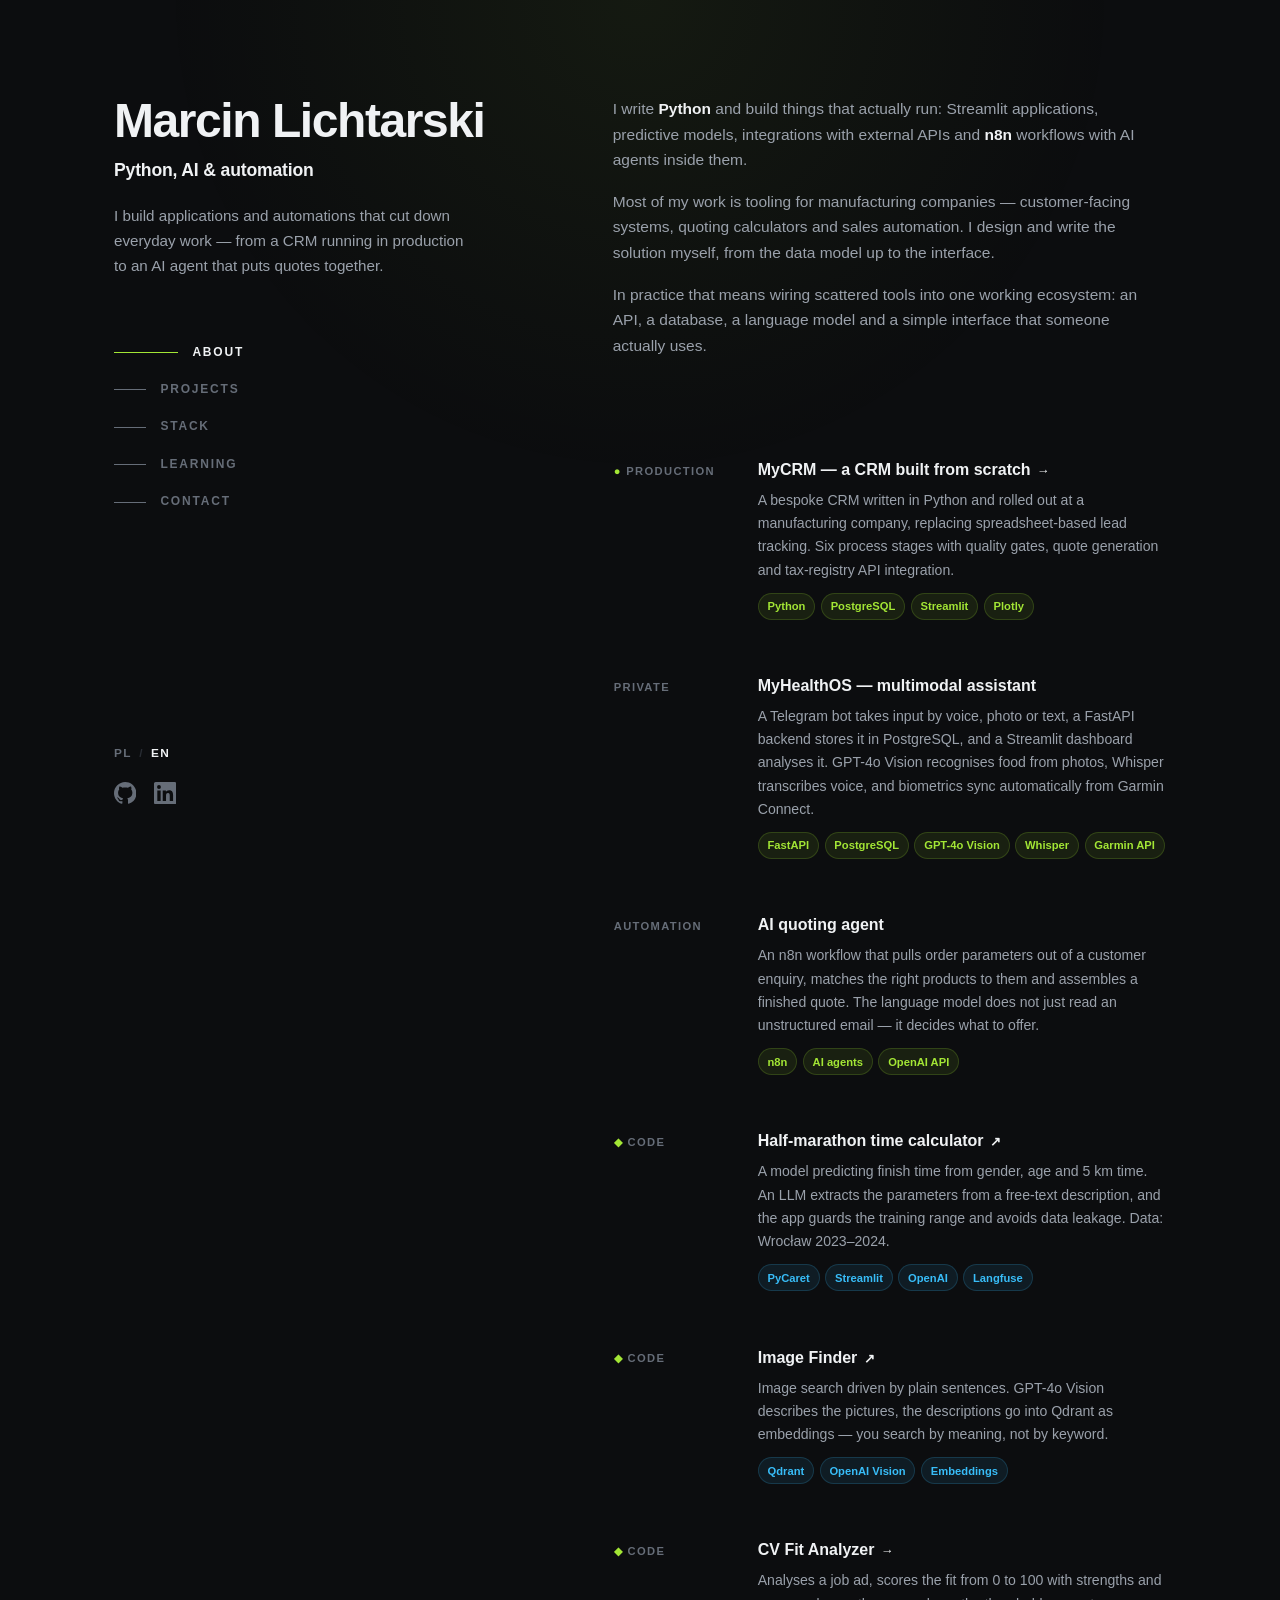
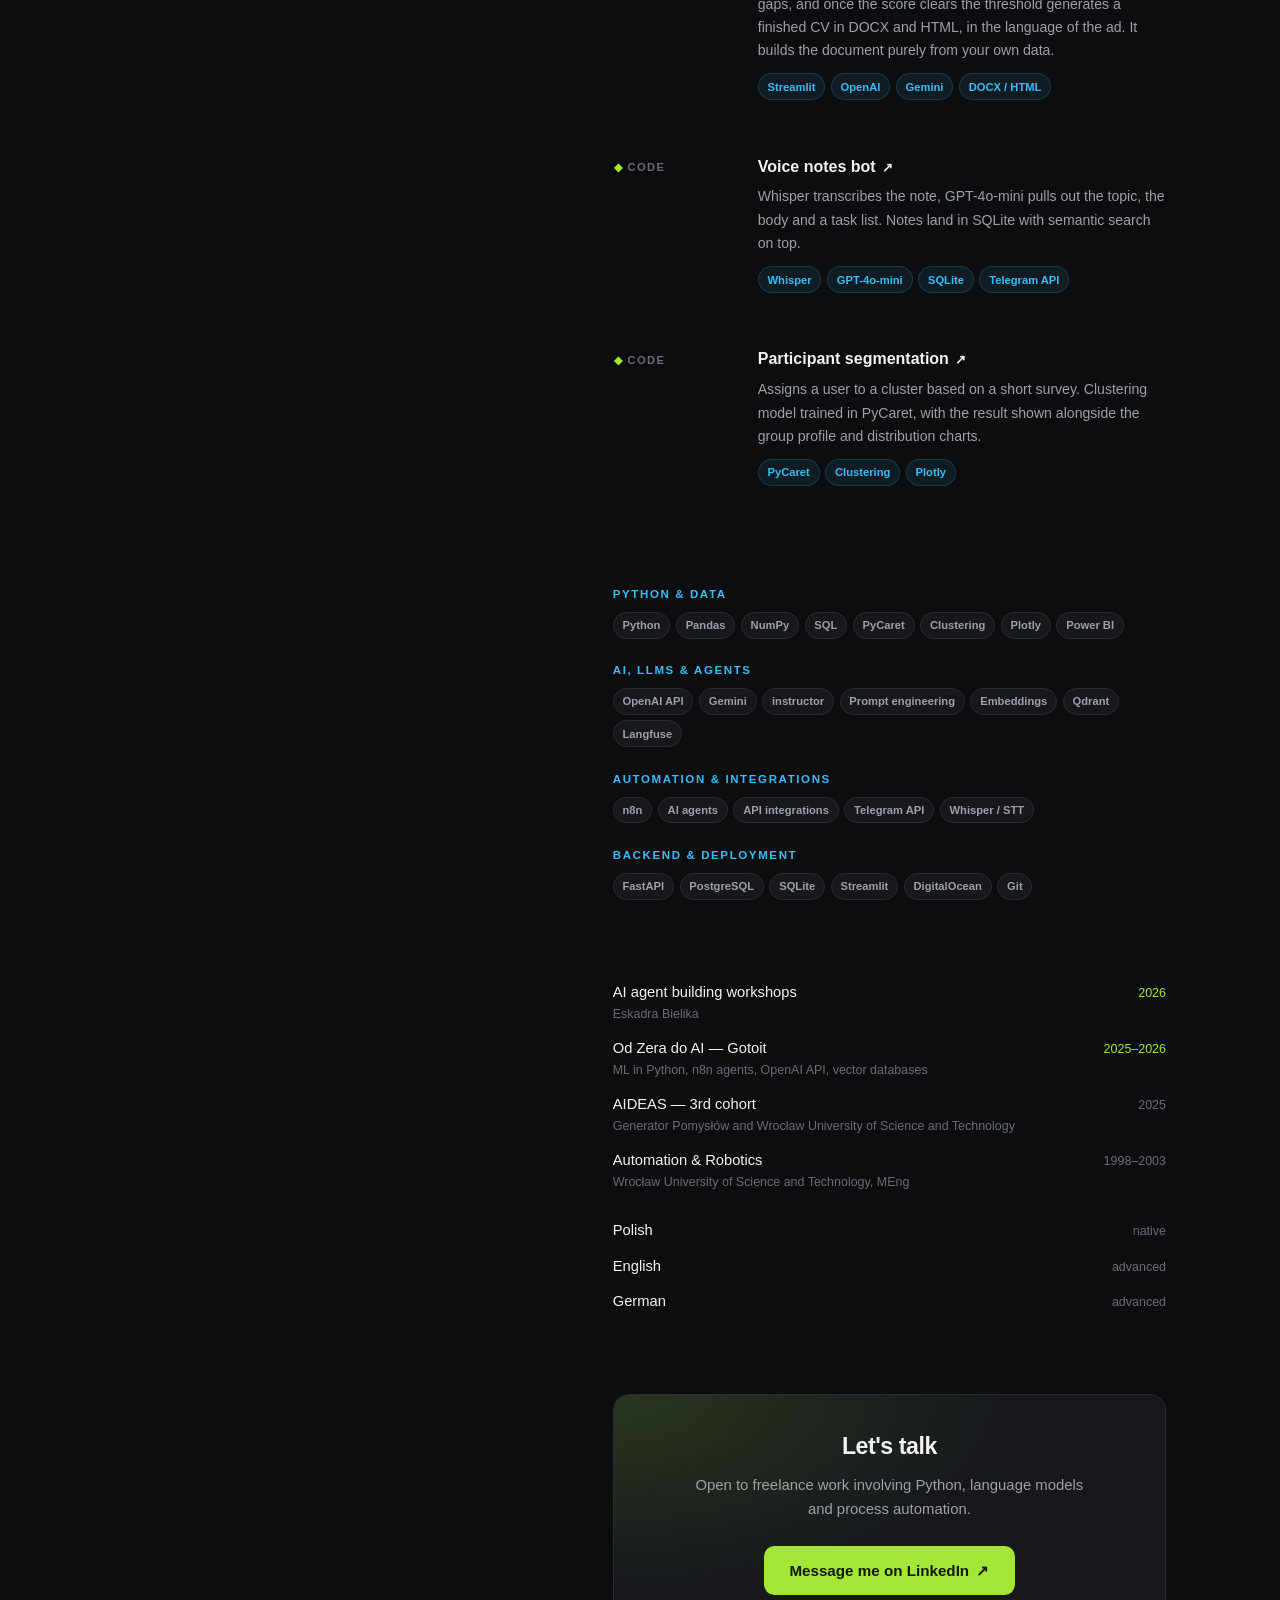
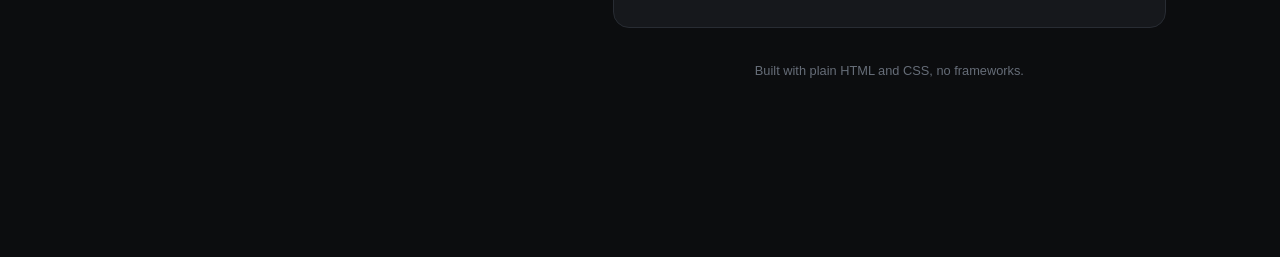
==== commit 98e3266c: "Strona projektu CV Fit Analyzer w wersji polskiej i angielskiej" ====
--- a/en/index.html
+++ b/en/index.html
@@ -165,10 +165,10 @@
         </div>
       </a>
 
-      <a class="entry" href="https://github.com/Lichtus/CV-Fit-Analyzer" target="_blank" rel="noopener noreferrer">
-        <div class="side"><span class="mark">◆</span> Code</div>
-        <div>
-          <h3>CV Fit Analyzer <span class="out">↗</span></h3>
+      <a class="entry" href="projects/cv-fit-analyzer/">
+        <div class="side"><span class="mark">◆</span> Code</div>
+        <div>
+          <h3>CV Fit Analyzer <span class="out">→</span></h3>
           <p>
             Analyses a job ad, scores the fit from 0 to 100 with strengths and gaps,
             and once the score clears the threshold generates a finished CV in DOCX
--- a/style.css
+++ b/style.css
@@ -377,3 +377,8 @@
 }
 .pp-top .pp-back { margin-bottom: 0; }
 .pp-top .lang { margin-top: 0; }
+
+/* odnośnik do repozytorium pod tytułem projektu */
+.pp-repo { margin: .7rem 0 1.1rem; font-size: .88rem; font-weight: 600; }
+.pp-repo a { color: var(--sky); border-bottom: 1px solid rgba(56,189,248,.3); }
+.pp-repo a:hover { color: var(--fg); border-color: var(--fg); }
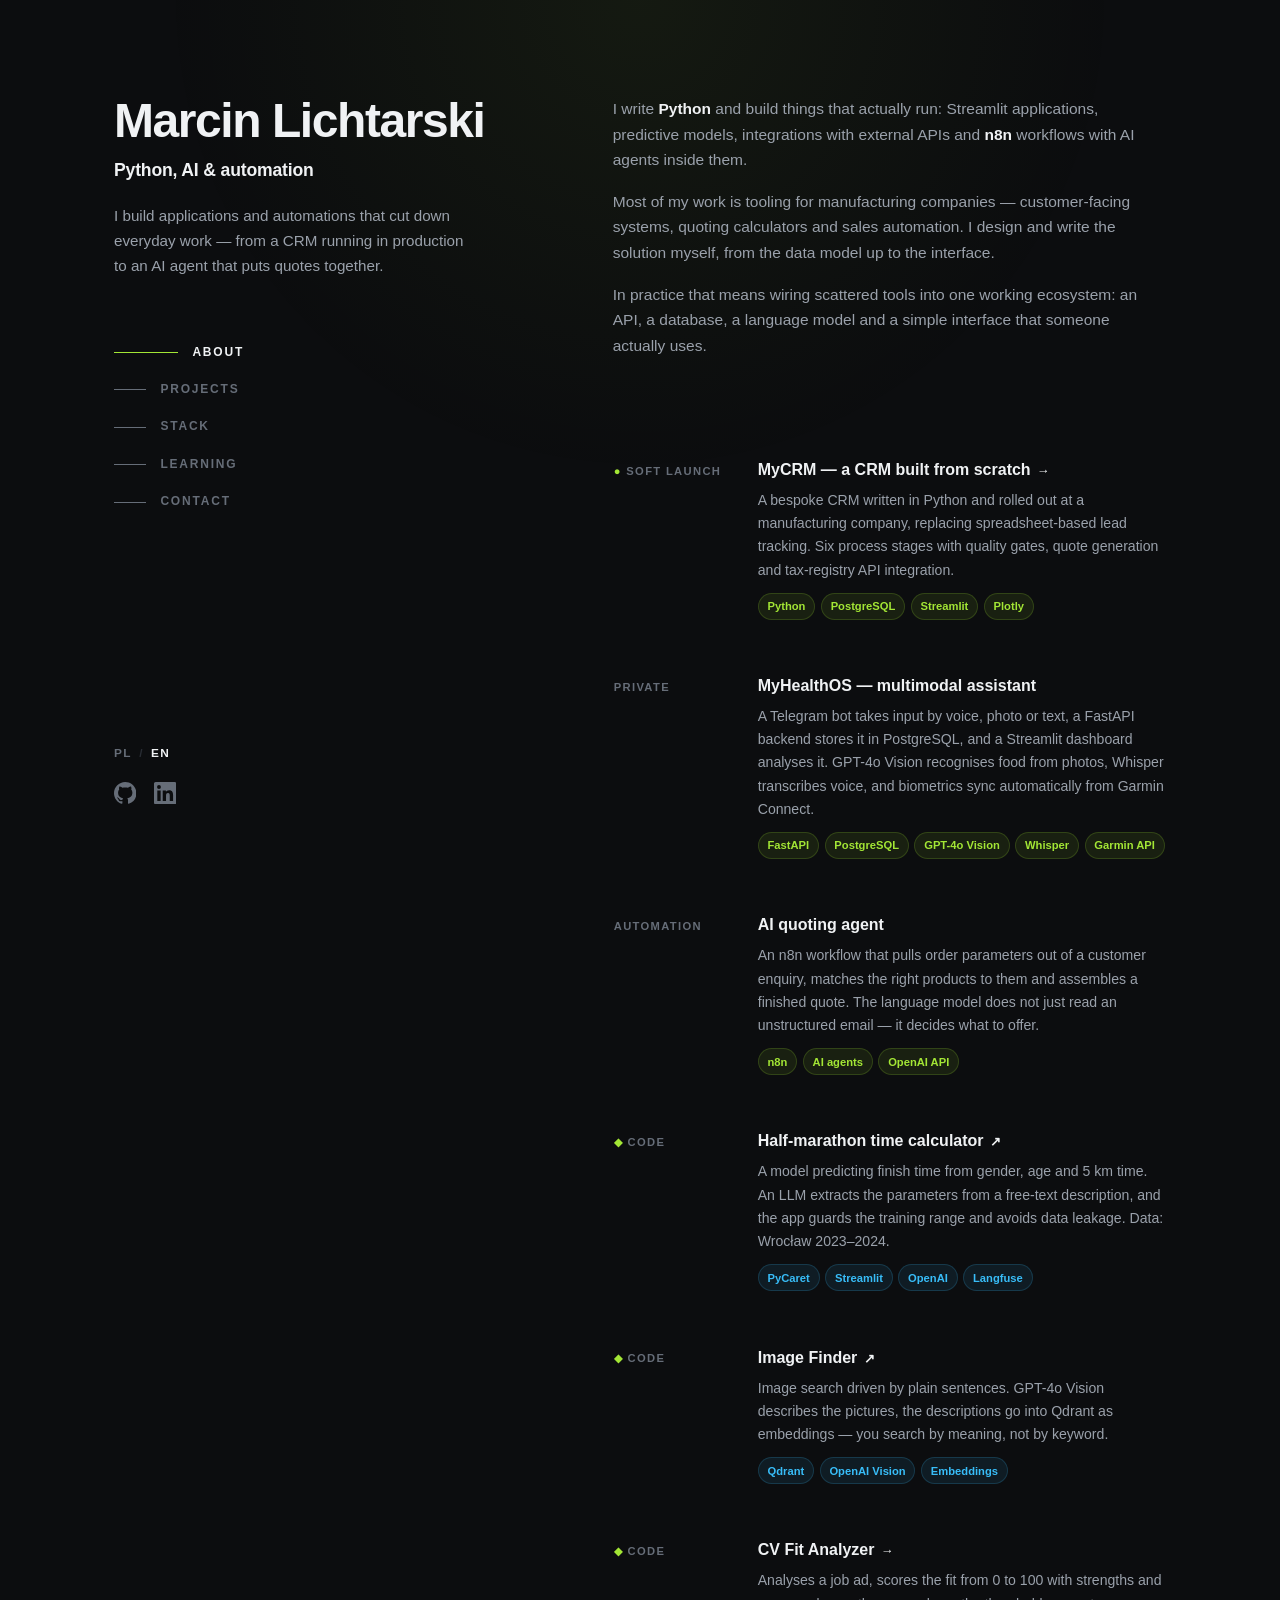
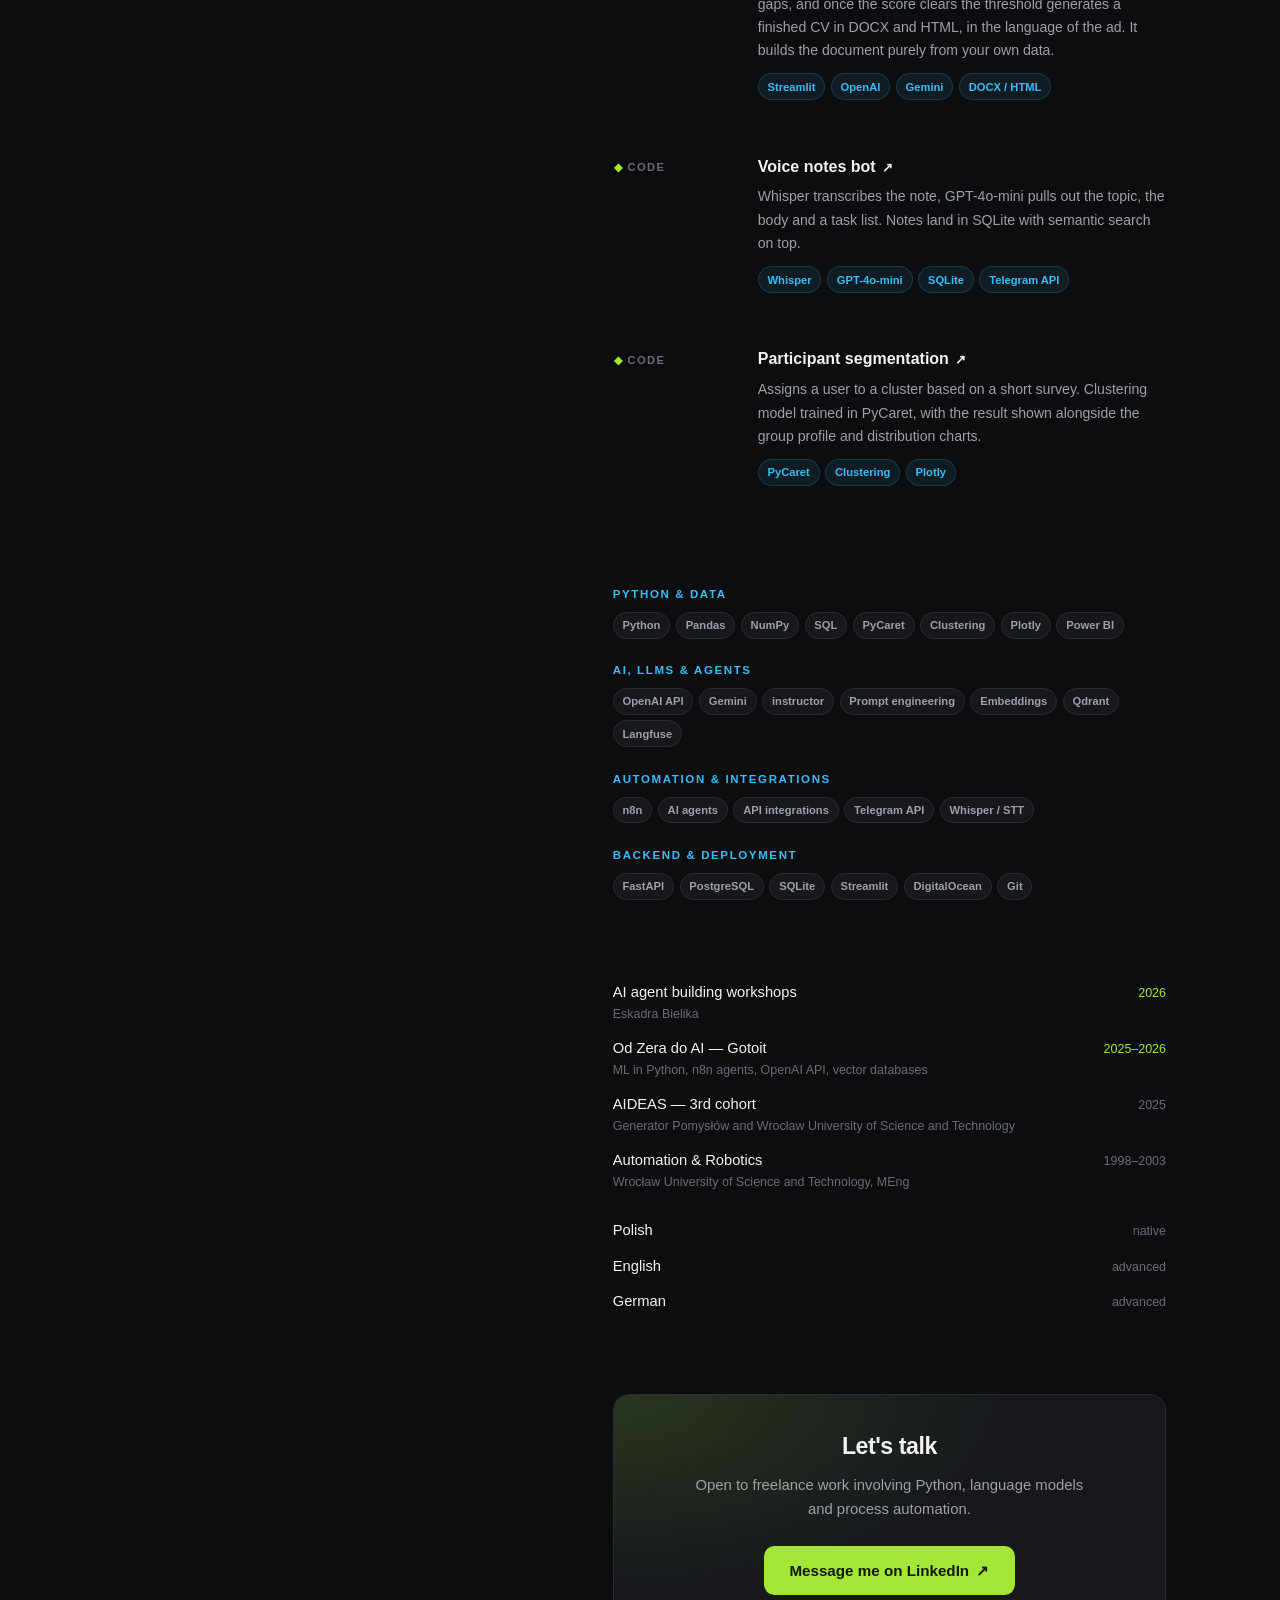
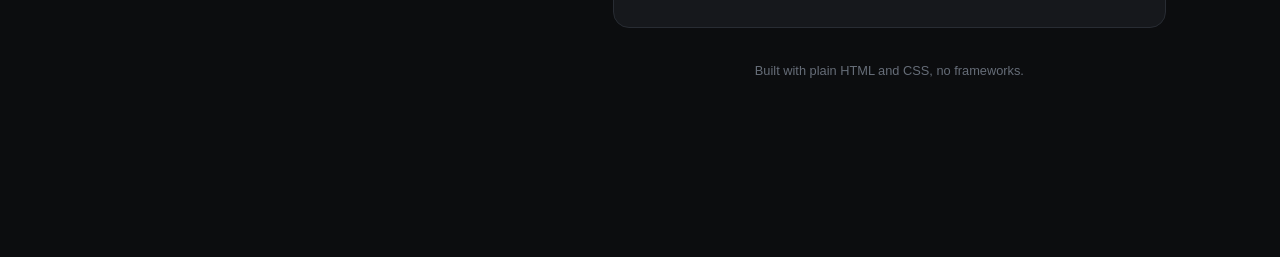
==== commit 1155fd92: "Etykieta MyCRM: Soft Launch" ====
--- a/en/index.html
+++ b/en/index.html
@@ -82,7 +82,7 @@
       <div class="sticky-label">Projects</div>
 
       <a class="entry" href="projects/mycrm/">
-        <div class="side"><span class="mark">●</span> Production</div>
+        <div class="side"><span class="mark">●</span> Soft Launch</div>
         <div>
           <h3>MyCRM — a CRM built from scratch <span class="out">→</span></h3>
           <p>
--- a/style.css
+++ b/style.css
@@ -378,7 +378,3 @@
 .pp-top .pp-back { margin-bottom: 0; }
 .pp-top .lang { margin-top: 0; }
 
-/* odnośnik do repozytorium pod tytułem projektu */
-.pp-repo { margin: .7rem 0 1.1rem; font-size: .88rem; font-weight: 600; }
-.pp-repo a { color: var(--sky); border-bottom: 1px solid rgba(56,189,248,.3); }
-.pp-repo a:hover { color: var(--fg); border-color: var(--fg); }
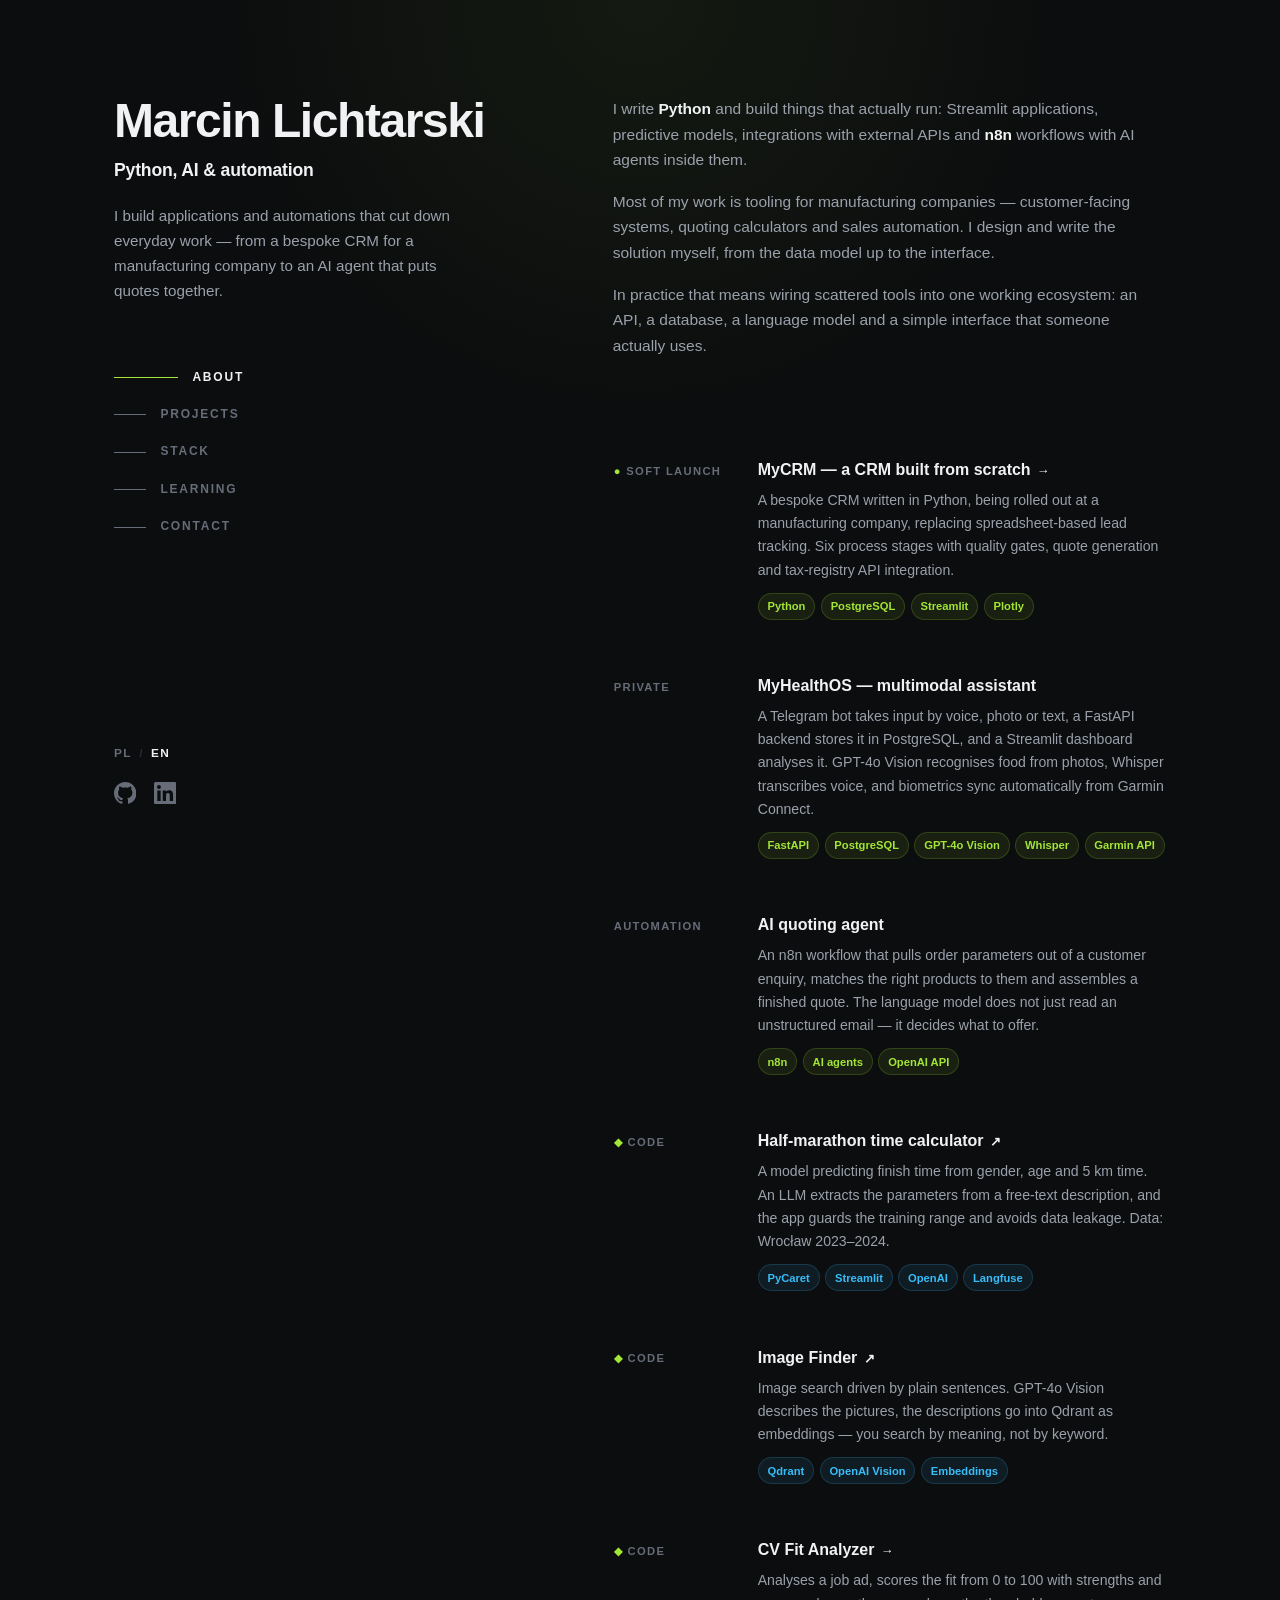
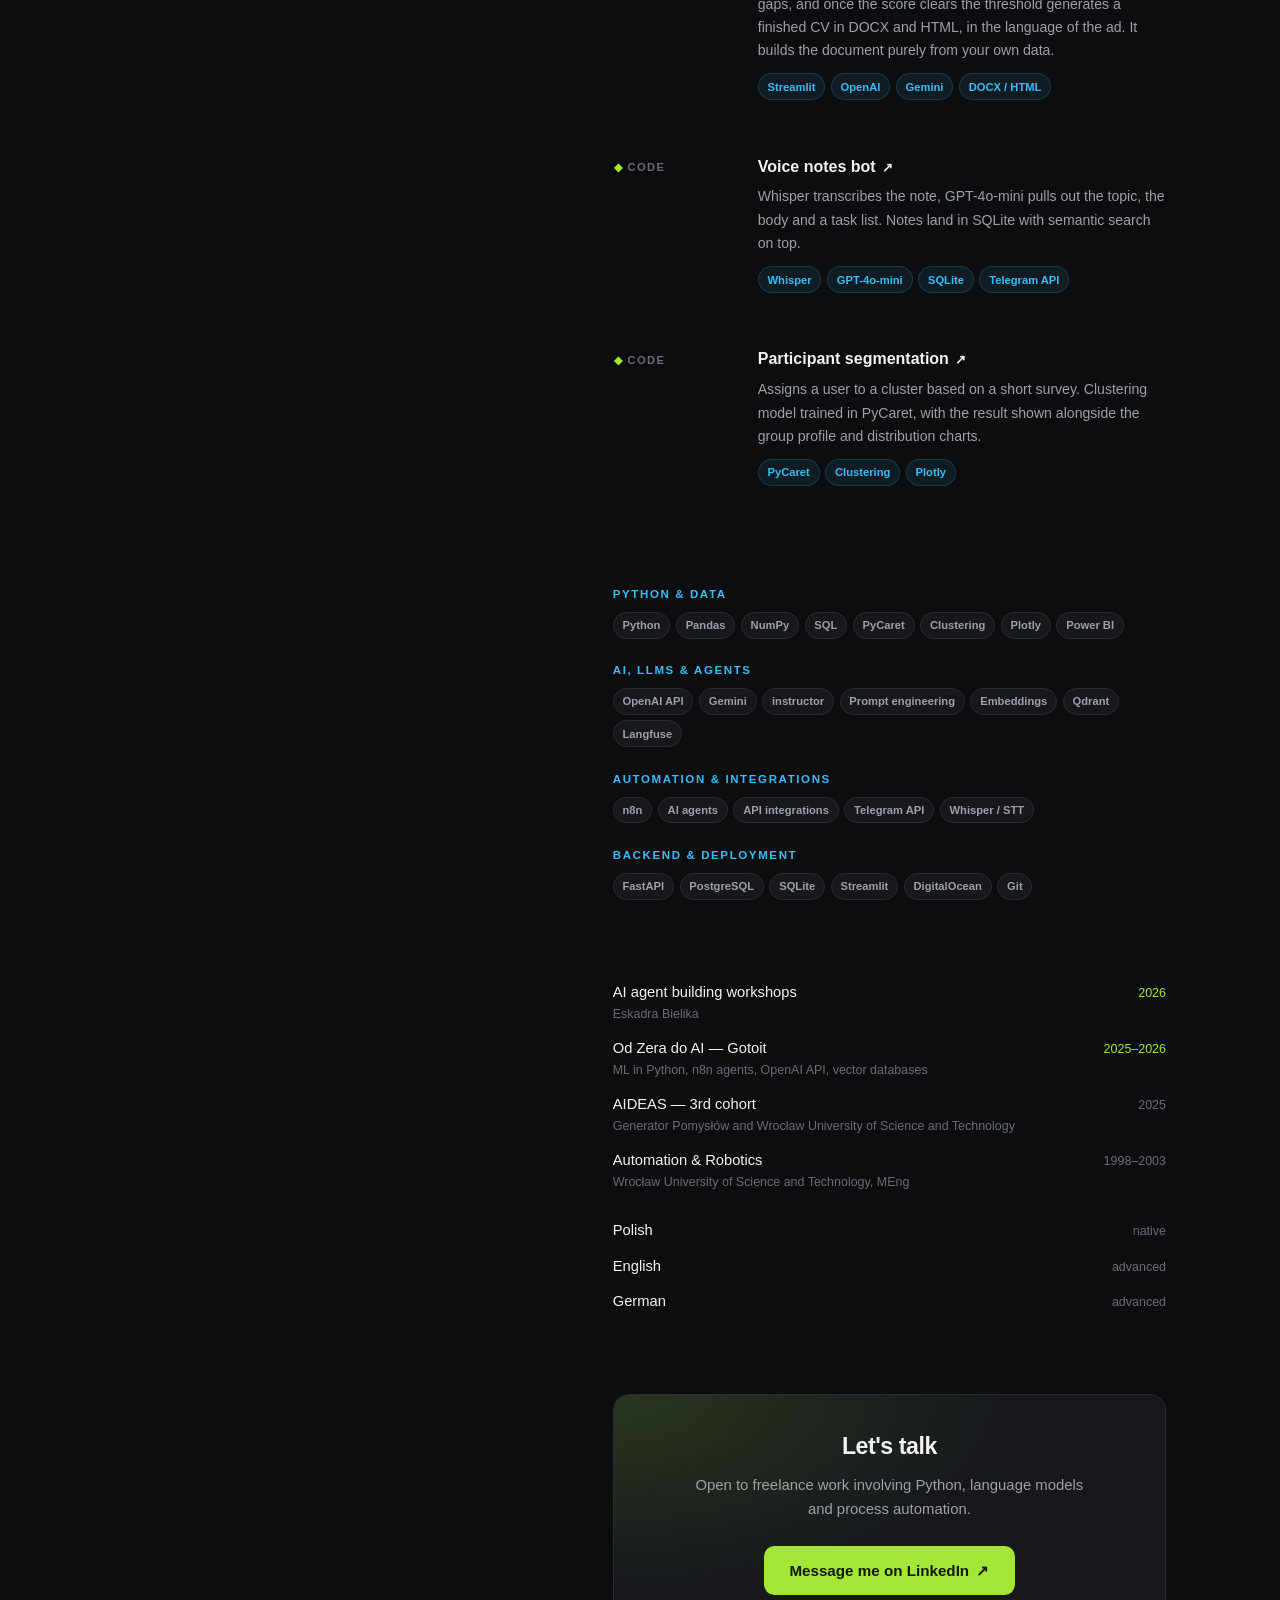
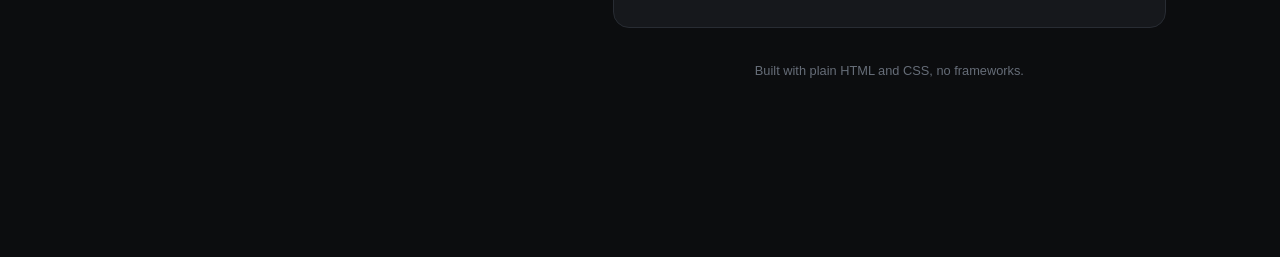
==== commit b21ac79c: "Uscislenie statusu MyCRM jako soft launch we wszystkich opisach" ====
--- a/en/index.html
+++ b/en/index.html
@@ -4,12 +4,12 @@
 <meta charset="utf-8">
 <meta name="viewport" content="width=device-width, initial-scale=1">
 <title>Marcin Lichtarski — Python, AI &amp; automation</title>
-<meta name="description" content="I build Python applications and AI automations: a CRM running in production, a quoting agent, predictive models and semantic search.">
+<meta name="description" content="I build Python applications and AI automations: a bespoke CRM in soft launch, a quoting agent, predictive models and semantic search.">
 <meta name="color-scheme" content="dark">
 
 <!-- Open Graph -->
 <meta property="og:title" content="Marcin Lichtarski — Python, AI &amp; automation">
-<meta property="og:description" content="Python applications and AI automations. A CRM running in production, a quoting agent, predictive models, vector databases, n8n.">
+<meta property="og:description" content="Python applications and AI automations. A bespoke CRM for a manufacturing company, a quoting agent, predictive models, vector databases, n8n.">
 <meta property="og:type" content="website">
 <meta property="og:url" content="https://lichtus.github.io/en/">
 <meta property="og:locale" content="en_GB">
@@ -29,7 +29,7 @@
       <h2>Python, AI &amp; automation</h2>
       <p class="pitch">
         I build applications and automations that cut down everyday work —
-        from a CRM running in production to an AI agent that puts quotes together.
+        from a bespoke CRM for a manufacturing company to an AI agent that puts quotes together.
       </p>
 
       <nav id="nav">
@@ -86,7 +86,7 @@
         <div>
           <h3>MyCRM — a CRM built from scratch <span class="out">→</span></h3>
           <p>
-            A bespoke CRM written in Python and rolled out at a manufacturing
+            A bespoke CRM written in Python, being rolled out at a manufacturing
             company, replacing spreadsheet-based lead tracking. Six process stages
             with quality gates, quote generation and tax-registry API integration.
           </p>
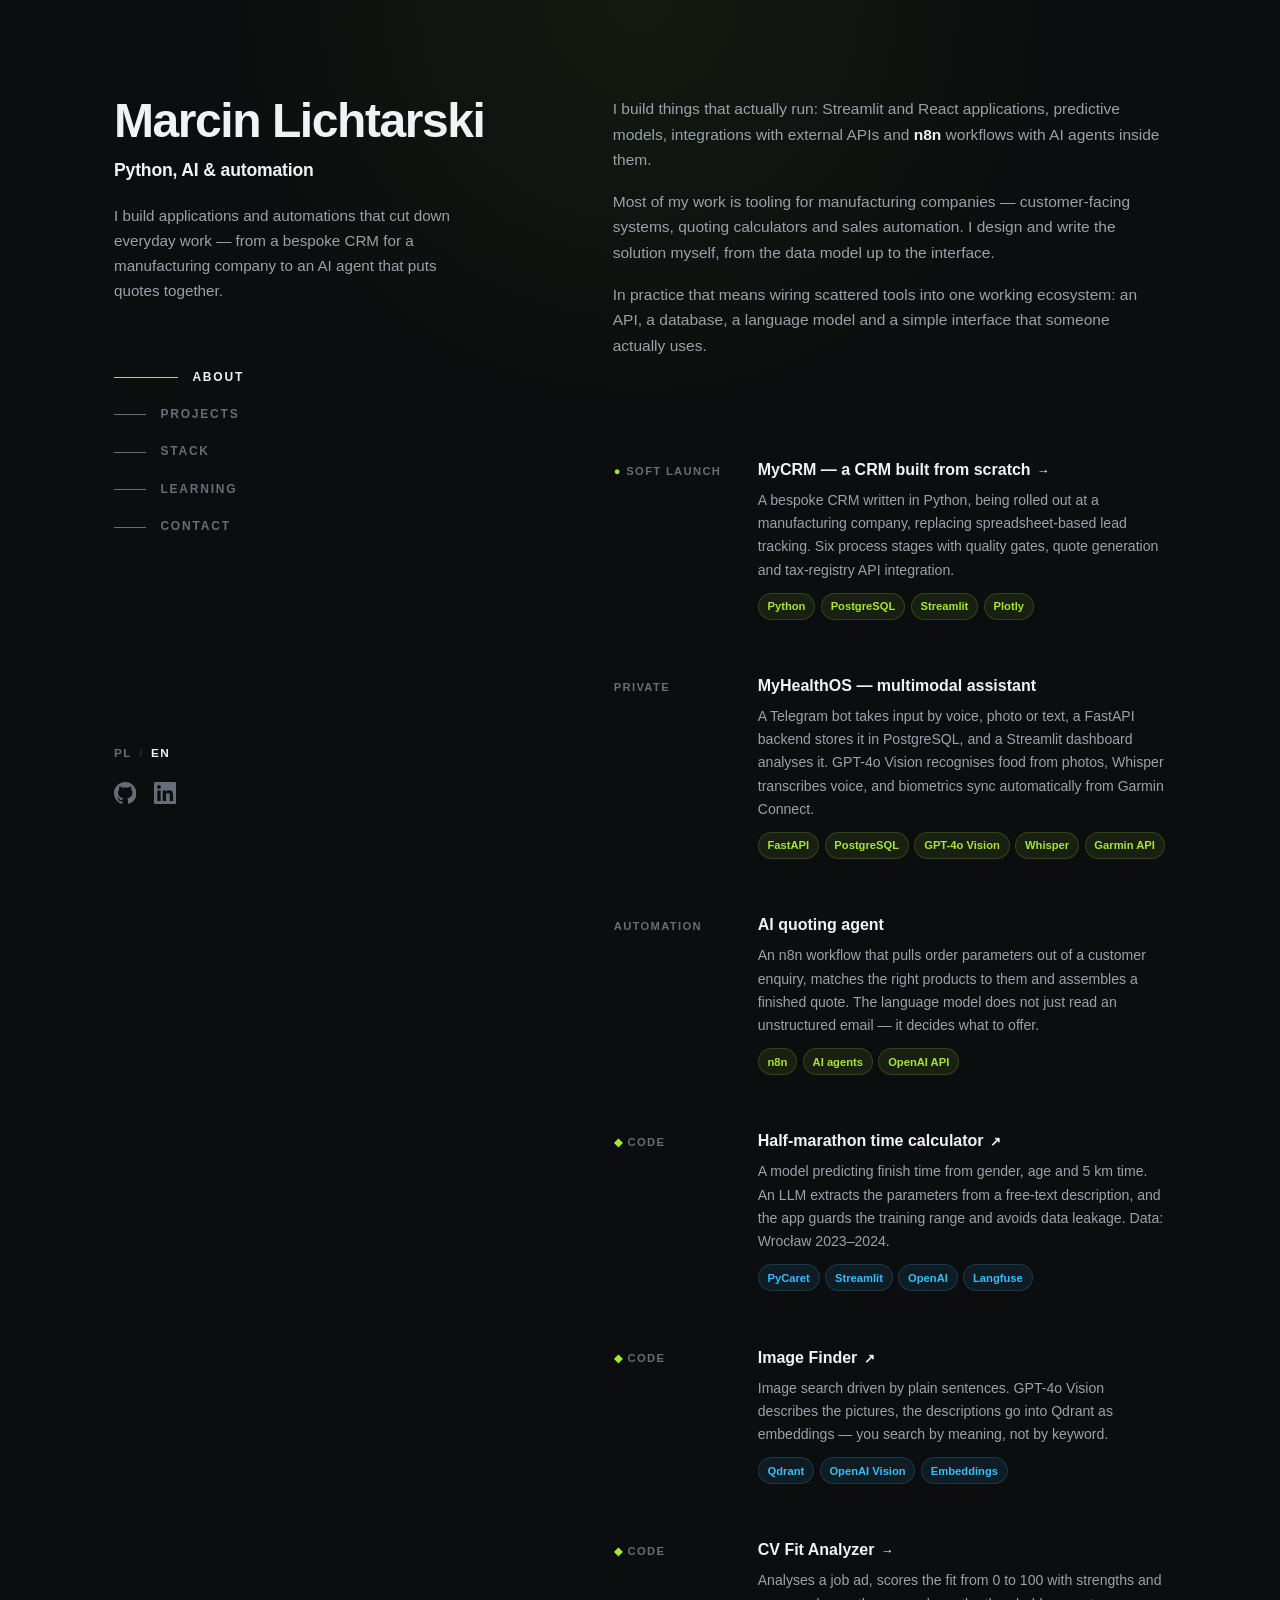
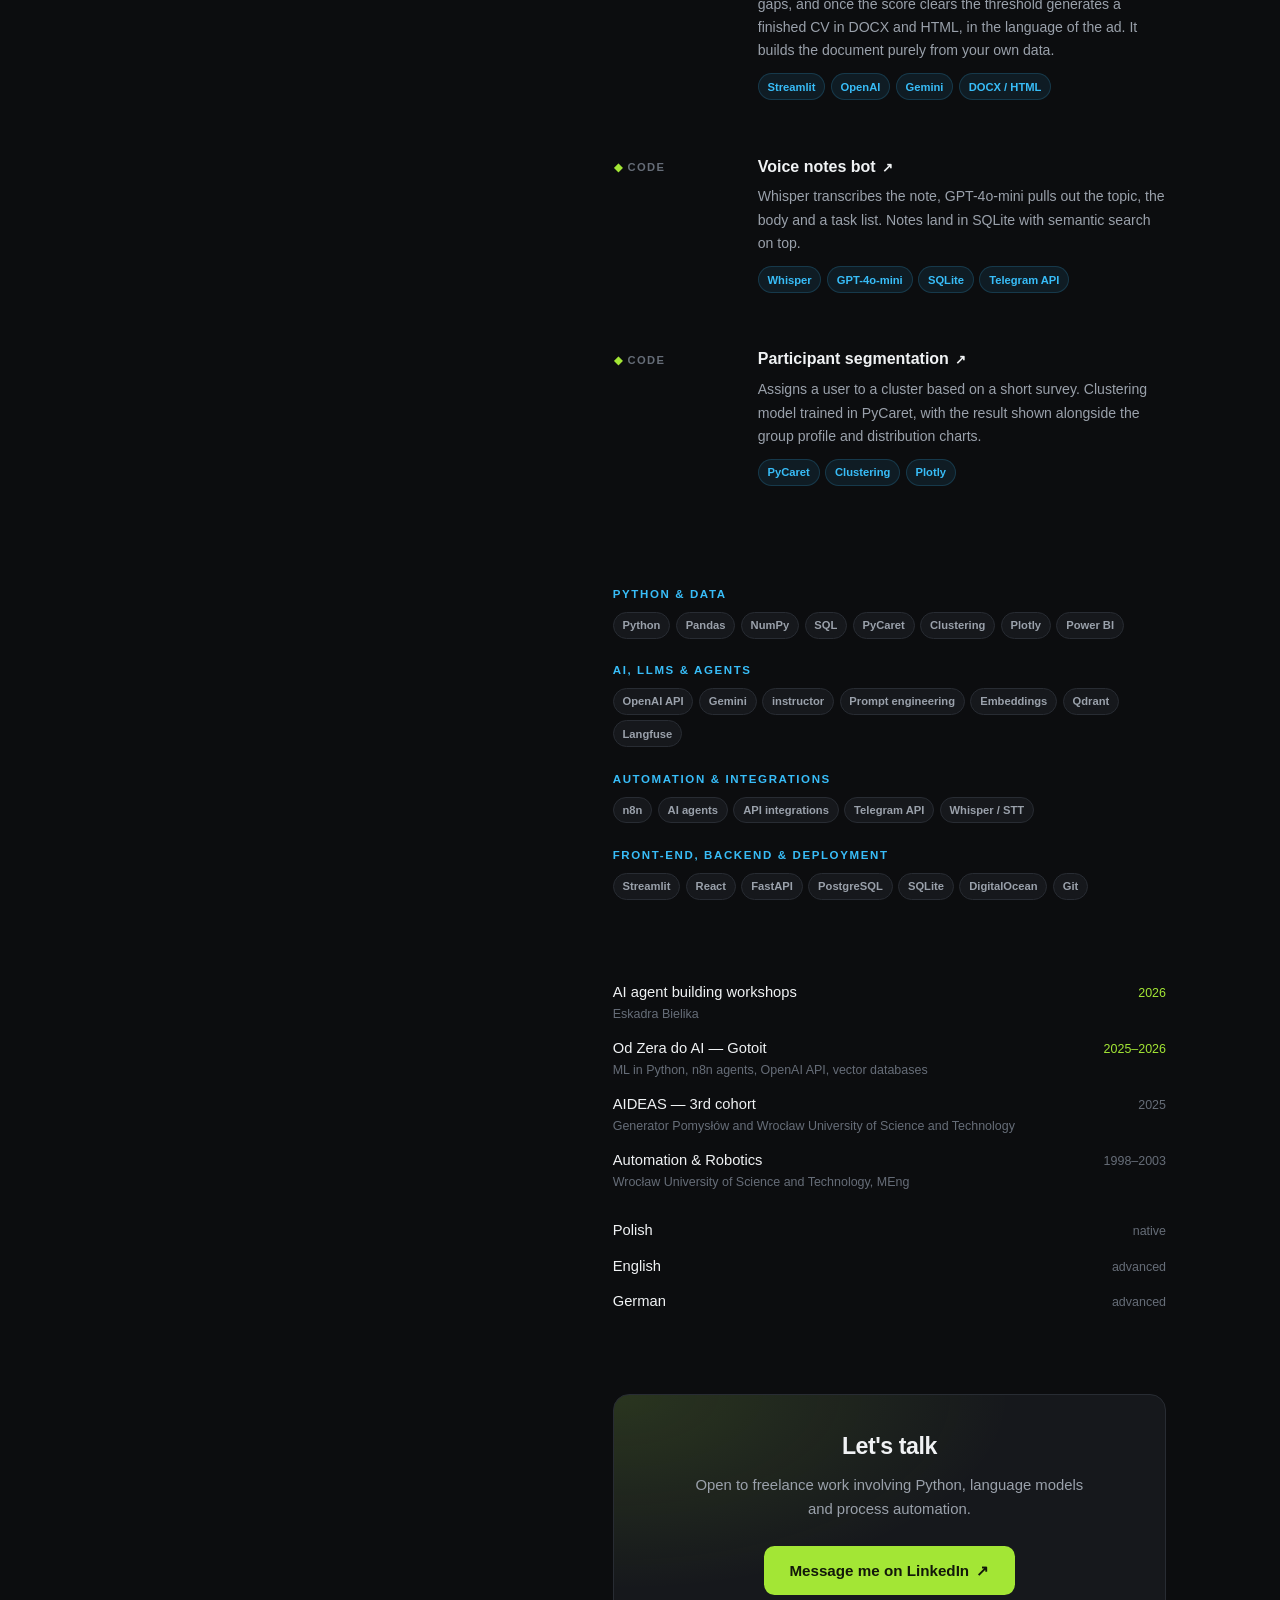
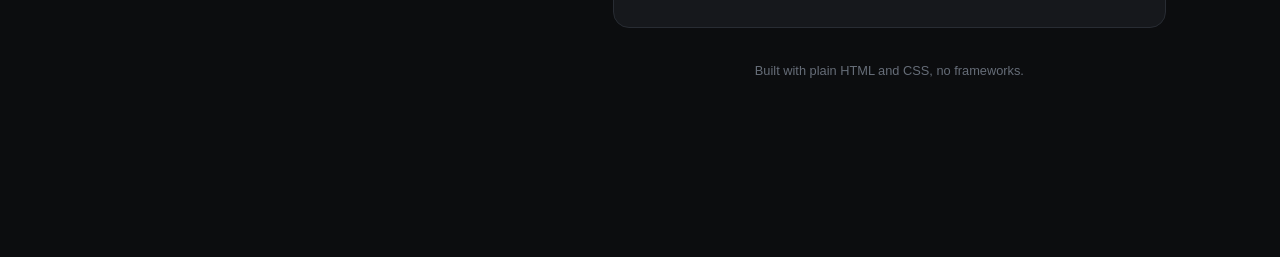
==== commit 3d8e822e: "React w sekcji Stack, przeredagowana sekcja O mnie" ====
--- a/en/index.html
+++ b/en/index.html
@@ -62,8 +62,8 @@
     <section id="about">
       <div class="sticky-label">About</div>
       <p>
-        I write <strong>Python</strong> and build things that actually run:
-        Streamlit applications, predictive models, integrations with external APIs
+        I build things that actually run:
+        Streamlit and React applications, predictive models, integrations with external APIs
         and <strong>n8n</strong> workflows with AI agents inside them.
       </p>
       <p>
@@ -241,11 +241,12 @@
         </div>
       </div>
       <div class="stack-group">
-        <h4>Backend &amp; deployment</h4>
+        <h4>Front-end, backend &amp; deployment</h4>
         <div class="chips">
+          <span class="chip">Streamlit</span><span class="chip">React</span>
           <span class="chip">FastAPI</span><span class="chip">PostgreSQL</span>
-          <span class="chip">SQLite</span><span class="chip">Streamlit</span>
-          <span class="chip">DigitalOcean</span><span class="chip">Git</span>
+          <span class="chip">SQLite</span><span class="chip">DigitalOcean</span>
+          <span class="chip">Git</span>
         </div>
       </div>
     </section>
